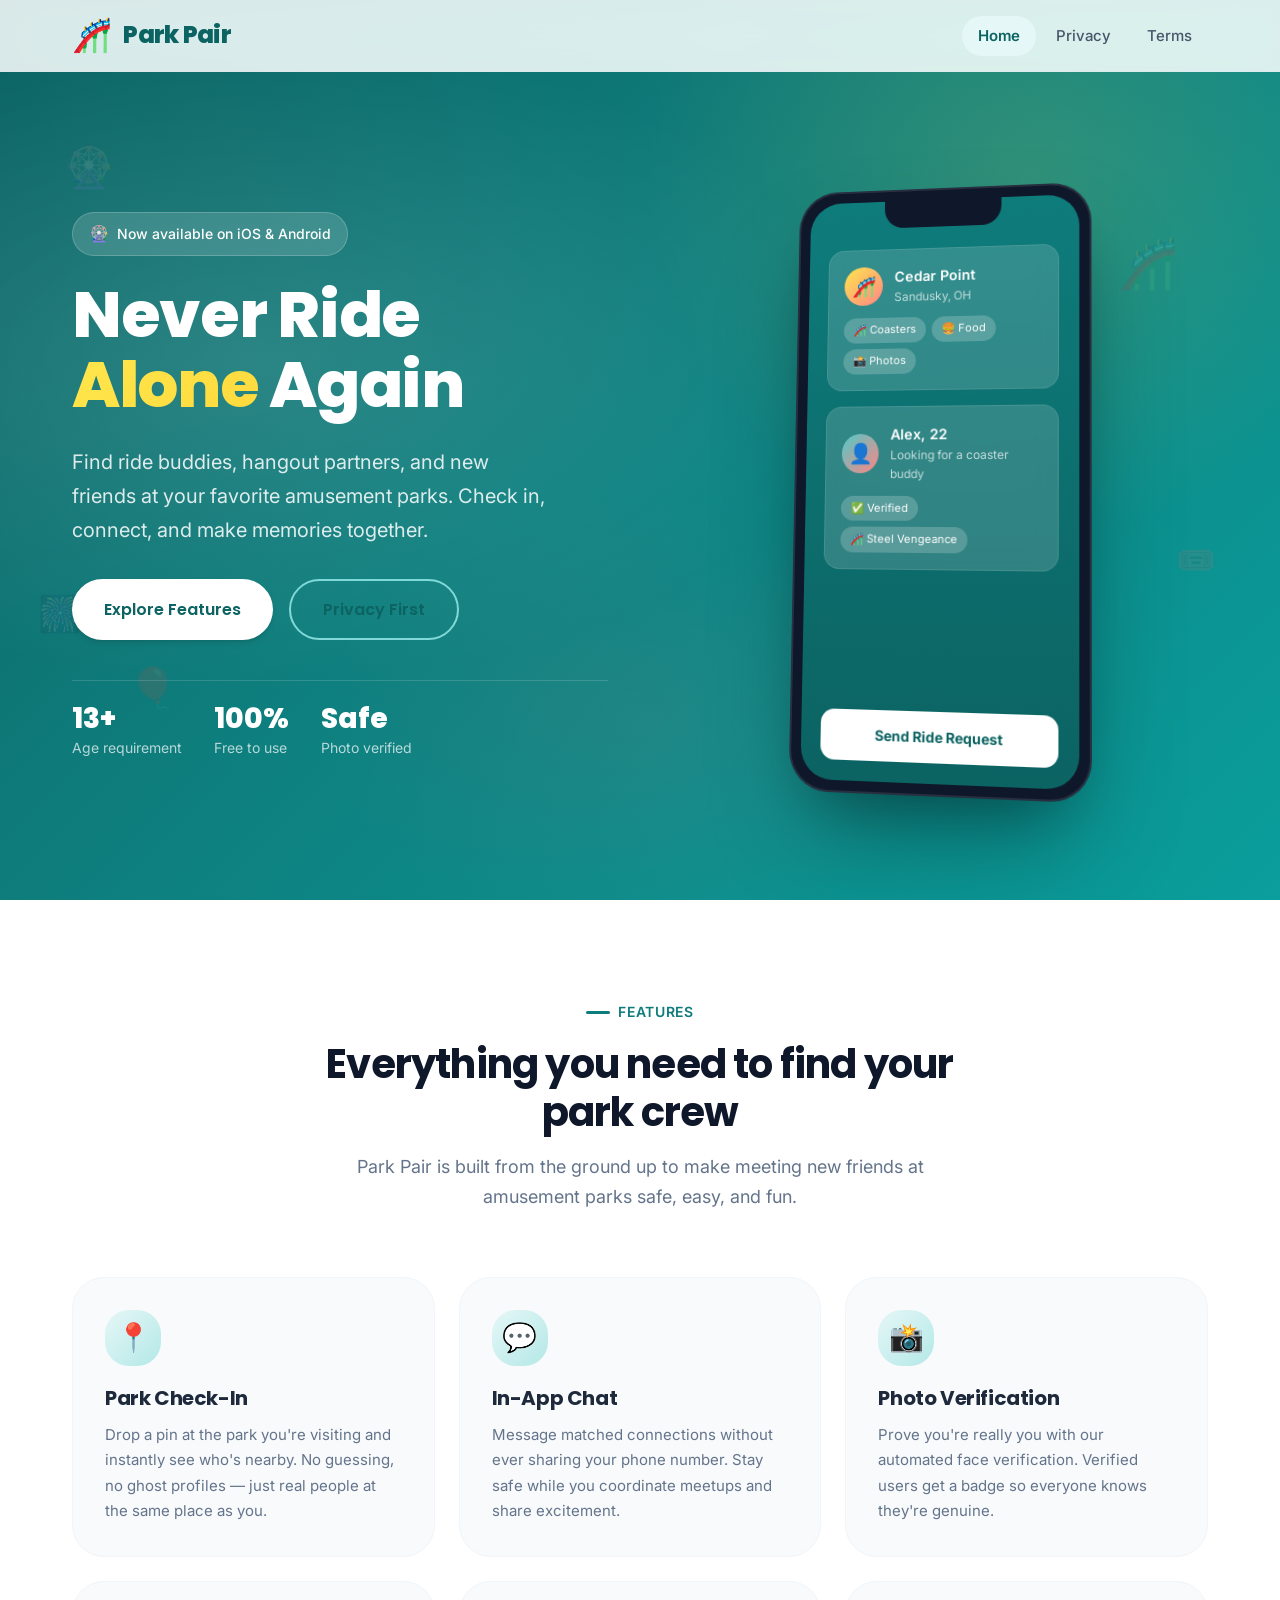
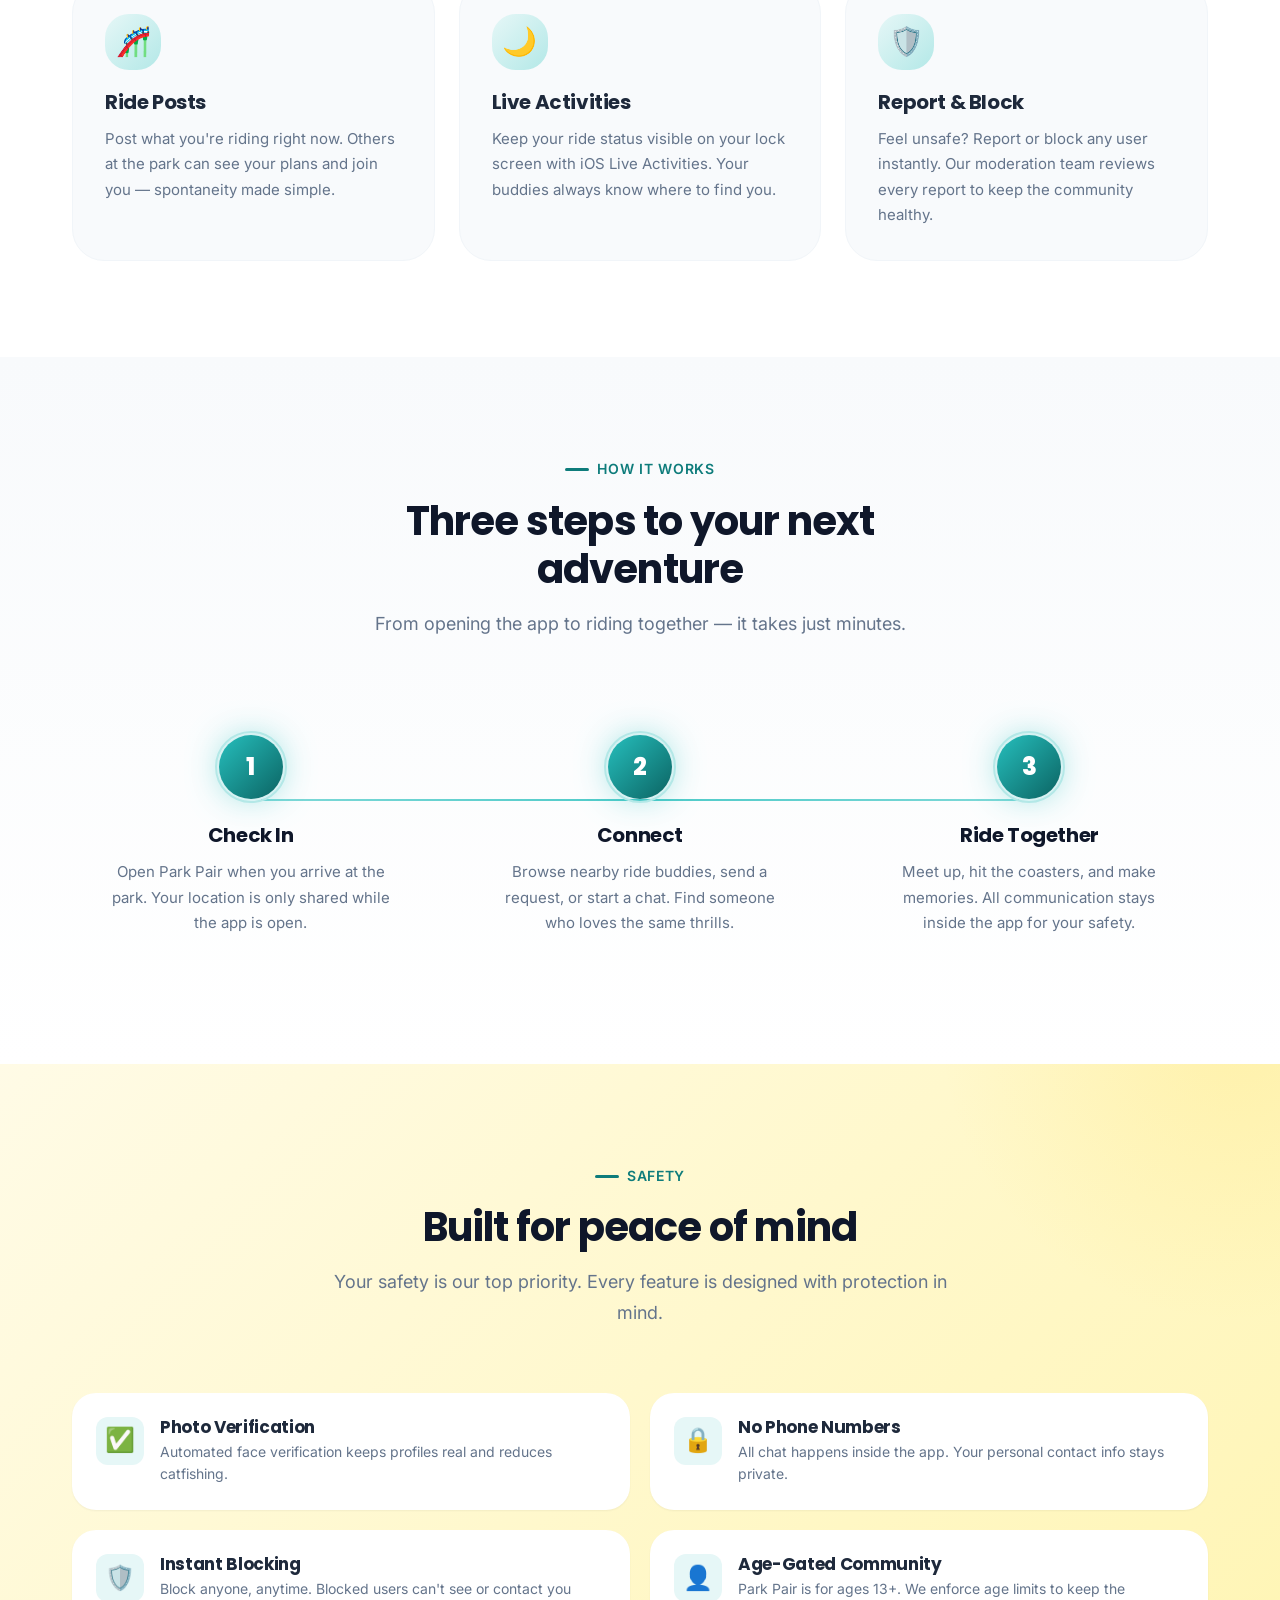
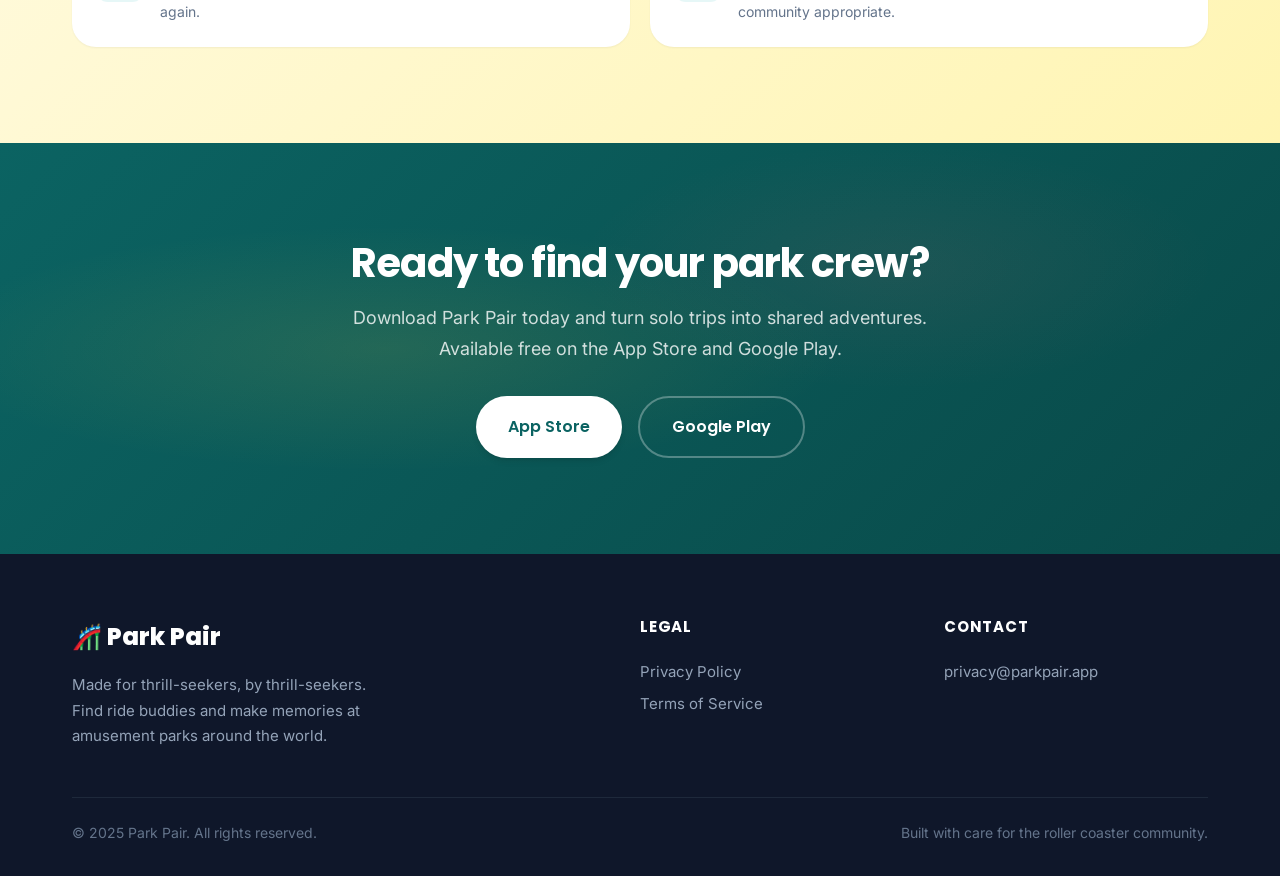
==== index.html @ 01f15f84 "Add files via upload" ====
<!DOCTYPE html>
<html lang="en">
<head>
  <meta charset="UTF-8">
  <meta name="viewport" content="width=device-width, initial-scale=1.0">
  <title>Park Pair — Find Ride Buddies & Hangout Partners</title>
  <meta name="description" content="Park Pair helps you find ride buddies and hangout partners at amusement parks. Connect with nearby thrill-seekers, chat safely, and make memories.">
  <link rel="stylesheet" href="style.css">
  <link rel="preconnect" href="https://fonts.googleapis.com">
  <link rel="preconnect" href="https://fonts.gstatic.com" crossorigin>
  <link href="https://fonts.googleapis.com/css2?family=Inter:wght@400;500;600;700&family=Poppins:wght@600;700;800&display=swap" rel="stylesheet">
</head>
<body>
  <!-- Navigation -->
  <nav class="navbar" id="navbar">
    <div class="container">
      <a href="index.html" class="nav-brand">
        <span class="nav-brand-icon">🎢</span>
        Park Pair
      </a>
      <div class="nav-links">
        <a href="index.html" class="active">Home</a>
        <a href="privacy.html">Privacy</a>
        <a href="terms.html">Terms</a>
      </div>
      <button class="menu-toggle" id="menuToggle" aria-label="Open menu">
        <svg width="24" height="24" viewBox="0 0 24 24" fill="none" stroke="currentColor" stroke-width="2" stroke-linecap="round">
          <line x1="4" y1="6" x2="20" y2="6"/>
          <line x1="4" y1="12" x2="20" y2="12"/>
          <line x1="4" y1="18" x2="20" y2="18"/>
        </svg>
      </button>
    </div>
  </nav>

  <!-- Mobile Nav Overlay -->
  <div class="mobile-nav" id="mobileNav">
    <button class="mobile-nav-close" id="menuClose" aria-label="Close menu">✕</button>
    <a href="index.html">Home</a>
    <a href="privacy.html">Privacy</a>
    <a href="terms.html">Terms</a>
  </div>

  <!-- Hero -->
  <header class="hero">
    <div class="floaters">
      <div class="floater">🎡</div>
      <div class="floater">🎢</div>
      <div class="floater">🎈</div>
      <div class="floater">⭐</div>
      <div class="floater">🎟️</div>
      <div class="floater">🎆</div>
    </div>
    <div class="container hero-grid">
      <div class="hero-content">
        <div class="hero-badge">
          <span>🎡</span>
          Now available on iOS & Android
        </div>
        <h1>Never Ride <em>Alone</em> Again</h1>
        <p>Find ride buddies, hangout partners, and new friends at your favorite amusement parks. Check in, connect, and make memories together.</p>
        <div class="hero-cta">
          <a href="#features" class="btn btn-white btn-lg">Explore Features</a>
          <a href="privacy.html" class="btn btn-outline btn-lg">Privacy First</a>
        </div>
        <div class="hero-stats">
          <div class="hero-stat">
            <strong>13+</strong>
            <span>Age requirement</span>
          </div>
          <div class="hero-stat">
            <strong>100%</strong>
            <span>Free to use</span>
          </div>
          <div class="hero-stat">
            <strong>Safe</strong>
            <span>Photo verified</span>
          </div>
        </div>
      </div>
      <div class="hero-visual">
        <div class="phone-mockup">
          <div class="phone-screen">
            <div class="phone-notch"></div>
            <div class="phone-content">
              <div class="phone-card">
                <div class="phone-card-header">
                  <div class="phone-avatar">🎢</div>
                  <div>
                    <div class="phone-card-title">Cedar Point</div>
                    <div class="phone-card-sub">Sandusky, OH</div>
                  </div>
                </div>
                <div class="phone-tags">
                  <span class="phone-tag">🎢 Coasters</span>
                  <span class="phone-tag">🍔 Food</span>
                  <span class="phone-tag">📸 Photos</span>
                </div>
              </div>
              <div class="phone-card">
                <div class="phone-card-header">
                  <div class="phone-avatar" style="background:linear-gradient(135deg,#4DCAC8,#FF8585)">👤</div>
                  <div>
                    <div class="phone-card-title">Alex, 22</div>
                    <div class="phone-card-sub">Looking for a coaster buddy</div>
                  </div>
                </div>
                <div class="phone-tags">
                  <span class="phone-tag">✅ Verified</span>
                  <span class="phone-tag">🎢 Steel Vengeance</span>
                </div>
              </div>
              <div class="phone-btn">Send Ride Request</div>
            </div>
          </div>
        </div>
      </div>
    </div>
  </header>

  <!-- Features -->
  <section class="section features" id="features">
    <div class="container">
      <div class="section-header reveal">
        <span class="section-label">Features</span>
        <h2>Everything you need to find your park crew</h2>
        <p>Park Pair is built from the ground up to make meeting new friends at amusement parks safe, easy, and fun.</p>
      </div>
      <div class="features-grid">
        <div class="feature-card reveal">
          <div class="feature-icon-wrap">📍</div>
          <h3>Park Check-In</h3>
          <p>Drop a pin at the park you're visiting and instantly see who's nearby. No guessing, no ghost profiles — just real people at the same place as you.</p>
        </div>
        <div class="feature-card reveal">
          <div class="feature-icon-wrap">💬</div>
          <h3>In-App Chat</h3>
          <p>Message matched connections without ever sharing your phone number. Stay safe while you coordinate meetups and share excitement.</p>
        </div>
        <div class="feature-card reveal">
          <div class="feature-icon-wrap">📸</div>
          <h3>Photo Verification</h3>
          <p>Prove you're really you with our automated face verification. Verified users get a badge so everyone knows they're genuine.</p>
        </div>
        <div class="feature-card reveal">
          <div class="feature-icon-wrap">🎢</div>
          <h3>Ride Posts</h3>
          <p>Post what you're riding right now. Others at the park can see your plans and join you — spontaneity made simple.</p>
        </div>
        <div class="feature-card reveal">
          <div class="feature-icon-wrap">🌙</div>
          <h3>Live Activities</h3>
          <p>Keep your ride status visible on your lock screen with iOS Live Activities. Your buddies always know where to find you.</p>
        </div>
        <div class="feature-card reveal">
          <div class="feature-icon-wrap">🛡️</div>
          <h3>Report & Block</h3>
          <p>Feel unsafe? Report or block any user instantly. Our moderation team reviews every report to keep the community healthy.</p>
        </div>
      </div>
    </div>
  </section>

  <!-- How It Works -->
  <section class="section how-it-works">
    <div class="container">
      <div class="section-header reveal">
        <span class="section-label">How It Works</span>
        <h2>Three steps to your next adventure</h2>
        <p>From opening the app to riding together — it takes just minutes.</p>
      </div>
      <div class="steps">
        <div class="step reveal">
          <div class="step-number">1</div>
          <h3>Check In</h3>
          <p>Open Park Pair when you arrive at the park. Your location is only shared while the app is open.</p>
        </div>
        <div class="step reveal">
          <div class="step-number">2</div>
          <h3>Connect</h3>
          <p>Browse nearby ride buddies, send a request, or start a chat. Find someone who loves the same thrills.</p>
        </div>
        <div class="step reveal">
          <div class="step-number">3</div>
          <h3>Ride Together</h3>
          <p>Meet up, hit the coasters, and make memories. All communication stays inside the app for your safety.</p>
        </div>
      </div>
    </div>
  </section>

  <!-- Safety -->
  <section class="section safety">
    <div class="container">
      <div class="section-header reveal">
        <span class="section-label">Safety</span>
        <h2>Built for peace of mind</h2>
        <p>Your safety is our top priority. Every feature is designed with protection in mind.</p>
      </div>
      <div class="safety-grid">
        <div class="safety-card reveal">
          <div class="safety-icon-wrap">✅</div>
          <div>
            <h4>Photo Verification</h4>
            <p>Automated face verification keeps profiles real and reduces catfishing.</p>
          </div>
        </div>
        <div class="safety-card reveal">
          <div class="safety-icon-wrap">🔒</div>
          <div>
            <h4>No Phone Numbers</h4>
            <p>All chat happens inside the app. Your personal contact info stays private.</p>
          </div>
        </div>
        <div class="safety-card reveal">
          <div class="safety-icon-wrap">🛡️</div>
          <div>
            <h4>Instant Blocking</h4>
            <p>Block anyone, anytime. Blocked users can't see or contact you again.</p>
          </div>
        </div>
        <div class="safety-card reveal">
          <div class="safety-icon-wrap">👤</div>
          <div>
            <h4>Age-Gated Community</h4>
            <p>Park Pair is for ages 13+. We enforce age limits to keep the community appropriate.</p>
          </div>
        </div>
      </div>
    </div>
  </section>

  <!-- CTA -->
  <section class="section cta">
    <div class="container">
      <div class="cta-content reveal">
        <h2>Ready to find your park crew?</h2>
        <p>Download Park Pair today and turn solo trips into shared adventures. Available free on the App Store and Google Play.</p>
        <div class="hero-cta" style="justify-content:center">
          <span class="btn btn-white btn-lg">App Store</span>
          <span class="btn btn-outline btn-lg" style="color:white;border-color:rgba(255,255,255,0.3)">Google Play</span>
        </div>
      </div>
    </div>
  </section>

  <!-- Footer -->
  <footer class="footer">
    <div class="container">
      <div class="footer-grid">
        <div>
          <div class="footer-brand">🎢 Park Pair</div>
          <p class="footer-desc">Made for thrill-seekers, by thrill-seekers. Find ride buddies and make memories at amusement parks around the world.</p>
        </div>
        <div class="footer-col">
          <h4>Legal</h4>
          <a href="privacy.html">Privacy Policy</a>
          <a href="terms.html">Terms of Service</a>
        </div>
        <div class="footer-col">
          <h4>Contact</h4>
          <a href="mailto:privacy@parkpair.app">privacy@parkpair.app</a>
        </div>
      </div>
      <div class="footer-bottom">
        <p>© 2025 Park Pair. All rights reserved.</p>
        <p>Built with care for the roller coaster community.</p>
      </div>
    </div>
  </footer>

  <script>
    // Navbar scroll effect
    const navbar = document.getElementById('navbar');
    window.addEventListener('scroll', () => {
      navbar.classList.toggle('scrolled', window.scrollY > 20);
    });

    // Mobile menu
    const menuToggle = document.getElementById('menuToggle');
    const menuClose = document.getElementById('menuClose');
    const mobileNav = document.getElementById('mobileNav');
    menuToggle.addEventListener('click', () => mobileNav.classList.add('open'));
    menuClose.addEventListener('click', () => mobileNav.classList.remove('open'));
    mobileNav.querySelectorAll('a').forEach(a => {
      a.addEventListener('click', () => mobileNav.classList.remove('open'));
    });

    // Scroll reveal
    const reveals = document.querySelectorAll('.reveal');
    const observer = new IntersectionObserver((entries) => {
      entries.forEach(entry => {
        if (entry.isIntersecting) {
          entry.target.classList.add('visible');
          observer.unobserve(entry.target);
        }
      });
    }, { threshold: 0.1, rootMargin: '0px 0px -50px 0px' });
    reveals.forEach(el => observer.observe(el));
  </script>
</body>
</html>
---- style.css ----
/* ────────────────────────────────────────────────────────────────
   Park Pair Design System
   Business-grade, expert-level CSS
   ──────────────────────────────────────────────────────────────── */

:root {
  /* Brand palette */
  --teal-50:  #E6F7F7;
  --teal-100: #B3E8E7;
  --teal-200: #80D9D8;
  --teal-300: #4DCAC8;
  --teal-400: #26BFBD;
  --teal-500: #0E7C7B;
  --teal-600: #0B6362;
  --teal-700: #094A49;
  --teal-800: #063130;
  --teal-900: #031918;

  --coral-50:  #FFF0F0;
  --coral-100: #FFD4D4;
  --coral-200: #FFB3B3;
  --coral-300: #FF8585;
  --coral-400: #FF6B6B;
  --coral-500: #E85555;

  --amber-50:  #FFFBE6;
  --amber-100: #FFF5B3;
  --amber-200: #FFEE80;
  --amber-300: #FFE74D;
  --amber-400: #FFD93D;
  --amber-500: #E6C336;

  /* Neutrals */
  --white:    #FFFFFF;
  --slate-50: #F8FAFC;
  --slate-100:#F1F5F9;
  --slate-200:#E2E8F0;
  --slate-300:#CBD5E1;
  --slate-400:#94A3B8;
  --slate-500:#64748B;
  --slate-600:#475569;
  --slate-700:#334155;
  --slate-800:#1E293B;
  --slate-900:#0F172A;

  /* Spacing scale (8px base) */
  --space-1: 0.25rem;   /* 4px  */
  --space-2: 0.5rem;    /* 8px  */
  --space-3: 0.75rem;   /* 12px */
  --space-4: 1rem;      /* 16px */
  --space-5: 1.25rem;   /* 20px */
  --space-6: 1.5rem;    /* 24px */
  --space-8: 2rem;      /* 32px */
  --space-10: 2.5rem;   /* 40px */
  --space-12: 3rem;     /* 48px */
  --space-16: 4rem;     /* 64px */
  --space-20: 5rem;     /* 80px */
  --space-24: 6rem;     /* 96px */

  /* Typography */
  --font-sans: 'Inter', -apple-system, BlinkMacSystemFont, 'Segoe UI', Roboto, sans-serif;
  --font-display: 'Poppins', var(--font-sans);

  /* Shadows */
  --shadow-sm:  0 1px 2px 0 rgb(0 0 0 / 0.05);
  --shadow:     0 1px 3px 0 rgb(0 0 0 / 0.1), 0 1px 2px -1px rgb(0 0 0 / 0.1);
  --shadow-md:  0 4px 6px -1px rgb(0 0 0 / 0.1), 0 2px 4px -2px rgb(0 0 0 / 0.1);
  --shadow-lg:  0 10px 15px -3px rgb(0 0 0 / 0.1), 0 4px 6px -4px rgb(0 0 0 / 0.1);
  --shadow-xl:  0 20px 25px -5px rgb(0 0 0 / 0.1), 0 8px 10px -6px rgb(0 0 0 / 0.1);
  --shadow-glow: 0 0 40px -10px var(--teal-400);

  /* Radius */
  --radius-sm: 0.375rem;
  --radius:    0.75rem;
  --radius-md: 1rem;
  --radius-lg: 1.5rem;
  --radius-xl: 2rem;
  --radius-full: 9999px;

  /* Transitions */
  --transition-fast: 150ms cubic-bezier(0.4, 0, 0.2, 1);
  --transition:      250ms cubic-bezier(0.4, 0, 0.2, 1);
  --transition-slow: 350ms cubic-bezier(0.4, 0, 0.2, 1);

  /* Layout */
  --max-width: 1200px;
  --nav-height: 72px;
}

/* ── Reset & Base ── */
*, *::before, *::after {
  margin: 0;
  padding: 0;
  box-sizing: border-box;
}

html {
  scroll-behavior: smooth;
  -webkit-font-smoothing: antialiased;
  -moz-osx-font-smoothing: grayscale;
}

body {
  font-family: var(--font-sans);
  color: var(--slate-800);
  background: var(--slate-50);
  line-height: 1.6;
  overflow-x: hidden;
}

img {
  max-width: 100%;
  display: block;
}

a {
  color: inherit;
  text-decoration: none;
}

/* ── Typography ── */
h1, h2, h3, h4 {
  font-family: var(--font-display);
  font-weight: 700;
  line-height: 1.2;
  letter-spacing: -0.02em;
  color: var(--slate-900);
}

/* ── Utility ── */
.container {
  width: 100%;
  max-width: var(--max-width);
  margin: 0 auto;
  padding: 0 var(--space-6);
}

@media (min-width: 640px) {
  .container {
    padding: 0 var(--space-8);
  }
}

.section-label {
  display: inline-flex;
  align-items: center;
  gap: var(--space-2);
  font-size: 0.875rem;
  font-weight: 600;
  text-transform: uppercase;
  letter-spacing: 0.05em;
  color: var(--teal-500);
  margin-bottom: var(--space-4);
}

.section-label::before {
  content: '';
  width: 24px;
  height: 3px;
  background: var(--teal-500);
  border-radius: var(--radius-full);
}

/* ── Buttons ── */
.btn {
  display: inline-flex;
  align-items: center;
  justify-content: center;
  gap: var(--space-2);
  padding: var(--space-3) var(--space-6);
  font-family: var(--font-display);
  font-size: 0.9375rem;
  font-weight: 600;
  border-radius: var(--radius-full);
  border: none;
  cursor: pointer;
  transition: all var(--transition);
  position: relative;
  overflow: hidden;
}

.btn-primary {
  background: linear-gradient(135deg, var(--teal-500), var(--teal-600));
  color: var(--white);
  box-shadow: var(--shadow-md), 0 0 0 0 var(--teal-200);
}

.btn-primary:hover {
  transform: translateY(-2px);
  box-shadow: var(--shadow-lg), 0 0 0 4px var(--teal-100);
}

.btn-primary:active {
  transform: translateY(0);
}

.btn-outline {
  background: transparent;
  color: var(--teal-600);
  border: 2px solid var(--teal-200);
}

.btn-outline:hover {
  background: var(--teal-50);
  border-color: var(--teal-400);
  transform: translateY(-2px);
}

.btn-white {
  background: var(--white);
  color: var(--teal-600);
  box-shadow: var(--shadow-md);
}

.btn-white:hover {
  transform: translateY(-2px);
  box-shadow: var(--shadow-xl);
}

.btn-lg {
  padding: var(--space-4) var(--space-8);
  font-size: 1rem;
}

/* ── Navbar ── */
.navbar {
  position: fixed;
  top: 0;
  left: 0;
  right: 0;
  height: var(--nav-height);
  background: rgba(255,255,255,0.85);
  backdrop-filter: blur(20px) saturate(180%);
  -webkit-backdrop-filter: blur(20px) saturate(180%);
  border-bottom: 1px solid rgba(226, 232, 240, 0.6);
  z-index: 1000;
  transition: all var(--transition);
}

.navbar.scrolled {
  box-shadow: var(--shadow-sm);
  background: rgba(255,255,255,0.95);
}

.navbar .container {
  display: flex;
  align-items: center;
  justify-content: space-between;
  height: 100%;
}

.nav-brand {
  display: flex;
  align-items: center;
  gap: var(--space-3);
  font-family: var(--font-display);
  font-size: 1.5rem;
  font-weight: 800;
  color: var(--teal-600);
  letter-spacing: -0.03em;
}

.nav-brand-icon {
  font-size: 2rem;
  line-height: 1;
}

.nav-links {
  display: none;
  align-items: center;
  gap: var(--space-1);
}

@media (min-width: 768px) {
  .nav-links {
    display: flex;
  }
}

.nav-links a {
  padding: var(--space-2) var(--space-4);
  font-size: 0.9375rem;
  font-weight: 500;
  color: var(--slate-600);
  border-radius: var(--radius-full);
  transition: all var(--transition-fast);
}

.nav-links a:hover {
  color: var(--teal-600);
  background: var(--teal-50);
}

.nav-links a.active {
  color: var(--teal-600);
  background: var(--teal-50);
  font-weight: 600;
}

/* Mobile menu toggle */
.menu-toggle {
  display: flex;
  align-items: center;
  justify-content: center;
  width: 44px;
  height: 44px;
  border: none;
  background: var(--teal-50);
  border-radius: var(--radius);
  cursor: pointer;
  color: var(--teal-600);
}

@media (min-width: 768px) {
  .menu-toggle {
    display: none;
  }
}

/* Mobile nav overlay */
.mobile-nav {
  position: fixed;
  inset: 0;
  background: rgba(255,255,255,0.97);
  backdrop-filter: blur(20px);
  z-index: 999;
  display: flex;
  flex-direction: column;
  align-items: center;
  justify-content: center;
  gap: var(--space-6);
  opacity: 0;
  pointer-events: none;
  transition: opacity var(--transition);
}

.mobile-nav.open {
  opacity: 1;
  pointer-events: auto;
}

.mobile-nav a {
  font-family: var(--font-display);
  font-size: 1.5rem;
  font-weight: 600;
  color: var(--slate-700);
  padding: var(--space-3) var(--space-6);
  border-radius: var(--radius-full);
  transition: all var(--transition-fast);
}

.mobile-nav a:hover {
  color: var(--teal-600);
  background: var(--teal-50);
}

.mobile-nav-close {
  position: absolute;
  top: var(--space-6);
  right: var(--space-6);
  width: 48px;
  height: 48px;
  display: flex;
  align-items: center;
  justify-content: center;
  background: var(--slate-100);
  border: none;
  border-radius: var(--radius-full);
  font-size: 1.5rem;
  cursor: pointer;
  color: var(--slate-600);
}

/* ── Hero ── */
.hero {
  position: relative;
  min-height: 100vh;
  min-height: 100dvh;
  display: flex;
  align-items: center;
  padding-top: var(--nav-height);
  overflow: hidden;
  background: linear-gradient(135deg, var(--teal-600) 0%, var(--teal-500) 40%, #0A9E9C 100%);
}

.hero::before {
  content: '';
  position: absolute;
  inset: 0;
  background:
    radial-gradient(ellipse 80% 60% at 20% 40%, rgba(255,255,255,0.12) 0%, transparent 60%),
    radial-gradient(ellipse 60% 80% at 80% 20%, rgba(255,217,61,0.15) 0%, transparent 50%),
    radial-gradient(ellipse 50% 50% at 50% 80%, rgba(255,107,107,0.08) 0%, transparent 50%);
  pointer-events: none;
}

.hero-grid {
  position: relative;
  z-index: 2;
  display: grid;
  grid-template-columns: 1fr;
  gap: var(--space-12);
  align-items: center;
}

@media (min-width: 1024px) {
  .hero-grid {
    grid-template-columns: 1fr 1fr;
    gap: var(--space-16);
  }
}

.hero-content {
  max-width: 560px;
}

.hero-badge {
  display: inline-flex;
  align-items: center;
  gap: var(--space-2);
  padding: var(--space-2) var(--space-4);
  background: rgba(255,255,255,0.15);
  backdrop-filter: blur(10px);
  border: 1px solid rgba(255,255,255,0.2);
  border-radius: var(--radius-full);
  color: var(--white);
  font-size: 0.875rem;
  font-weight: 500;
  margin-bottom: var(--space-6);
  animation: fadeInUp 0.6s ease-out both;
}

.hero-badge span {
  font-size: 1rem;
}

.hero h1 {
  font-size: clamp(2.5rem, 6vw, 4rem);
  font-weight: 800;
  color: var(--white);
  line-height: 1.1;
  margin-bottom: var(--space-6);
  animation: fadeInUp 0.6s 0.15s ease-out both;
}

.hero h1 em {
  font-style: normal;
  background: linear-gradient(135deg, var(--amber-300), var(--amber-400));
  -webkit-background-clip: text;
  -webkit-text-fill-color: transparent;
  background-clip: text;
}

.hero p {
  font-size: clamp(1.0625rem, 2vw, 1.25rem);
  color: rgba(255,255,255,0.85);
  line-height: 1.7;
  margin-bottom: var(--space-8);
  max-width: 480px;
  animation: fadeInUp 0.6s 0.3s ease-out both;
}

.hero-cta {
  display: flex;
  flex-wrap: wrap;
  gap: var(--space-4);
  animation: fadeInUp 0.6s 0.45s ease-out both;
}

.hero-stats {
  display: flex;
  gap: var(--space-8);
  margin-top: var(--space-10);
  padding-top: var(--space-6);
  border-top: 1px solid rgba(255,255,255,0.15);
  animation: fadeInUp 0.6s 0.6s ease-out both;
}

.hero-stat {
  display: flex;
  flex-direction: column;
  gap: var(--space-1);
}

.hero-stat strong {
  font-family: var(--font-display);
  font-size: 1.75rem;
  font-weight: 800;
  color: var(--white);
  line-height: 1;
}

.hero-stat span {
  font-size: 0.875rem;
  color: rgba(255,255,255,0.7);
}

/* Hero visual / phone mockup */
.hero-visual {
  position: relative;
  display: flex;
  align-items: center;
  justify-content: center;
  animation: fadeIn 1s 0.3s ease-out both;
}

.phone-mockup {
  position: relative;
  width: 280px;
  height: 570px;
  background: var(--slate-900);
  border-radius: 40px;
  padding: 12px;
  box-shadow:
    0 50px 100px -20px rgba(0,0,0,0.35),
    0 30px 60px -30px rgba(0,0,0,0.3),
    inset 0 0 0 2px rgba(255,255,255,0.1);
  transform: perspective(1000px) rotateY(-8deg) rotateX(4deg);
  transition: transform var(--transition-slow);
}

.phone-mockup:hover {
  transform: perspective(1000px) rotateY(-4deg) rotateX(2deg) translateY(-10px);
}

@media (min-width: 1024px) {
  .phone-mockup {
    width: 300px;
    height: 610px;
  }
}

.phone-screen {
  width: 100%;
  height: 100%;
  background: linear-gradient(180deg, var(--teal-500) 0%, var(--teal-600) 100%);
  border-radius: 32px;
  overflow: hidden;
  position: relative;
  display: flex;
  flex-direction: column;
}

.phone-notch {
  position: absolute;
  top: 0;
  left: 50%;
  transform: translateX(-50%);
  width: 120px;
  height: 28px;
  background: var(--slate-900);
  border-radius: 0 0 20px 20px;
  z-index: 10;
}

.phone-content {
  padding: 50px 20px 20px;
  flex: 1;
  display: flex;
  flex-direction: column;
  gap: 16px;
}

.phone-card {
  background: rgba(255,255,255,0.15);
  backdrop-filter: blur(10px);
  border-radius: 16px;
  padding: 16px;
  border: 1px solid rgba(255,255,255,0.1);
}

.phone-card-header {
  display: flex;
  align-items: center;
  gap: 12px;
  margin-bottom: 12px;
}

.phone-avatar {
  width: 40px;
  height: 40px;
  border-radius: 50%;
  background: linear-gradient(135deg, var(--amber-300), var(--coral-300));
  display: flex;
  align-items: center;
  justify-content: center;
  font-size: 1.25rem;
}

.phone-card-title {
  color: var(--white);
  font-weight: 600;
  font-size: 0.9rem;
}

.phone-card-sub {
  color: rgba(255,255,255,0.7);
  font-size: 0.75rem;
}

.phone-tags {
  display: flex;
  gap: 6px;
  flex-wrap: wrap;
}

.phone-tag {
  padding: 4px 10px;
  background: rgba(255,255,255,0.2);
  border-radius: 20px;
  font-size: 0.7rem;
  color: var(--white);
}

.phone-btn {
  margin-top: auto;
  padding: 14px;
  background: var(--white);
  color: var(--teal-600);
  border-radius: 14px;
  text-align: center;
  font-weight: 700;
  font-size: 0.875rem;
}

/* Decorative floating elements */
.floaters {
  position: absolute;
  inset: 0;
  pointer-events: none;
  overflow: hidden;
  z-index: 1;
}

.floater {
  position: absolute;
  font-size: 2.5rem;
  opacity: 0.12;
  filter: blur(0.5px);
  animation: float 8s ease-in-out infinite;
}

.floater:nth-child(1) { top: 15%; left: 5%; animation-delay: 0s; }
.floater:nth-child(2) { top: 25%; right: 8%; animation-delay: 1.5s; font-size: 3rem; }
.floater:nth-child(3) { bottom: 20%; left: 10%; animation-delay: 3s; }
.floater:nth-child(4) { top: 50%; right: 15%; animation-delay: 2s; font-size: 1.8rem; }
.floater:nth-child(5) { bottom: 35%; right: 5%; animation-delay: 0.8s; font-size: 2rem; }
.floater:nth-child(6) { top: 65%; left: 3%; animation-delay: 3.5s; font-size: 2.2rem; }

@keyframes float {
  0%, 100% { transform: translateY(0) rotate(0deg); }
  50% { transform: translateY(-25px) rotate(6deg); }
}

@keyframes fadeInUp {
  from { opacity: 0; transform: translateY(30px); }
  to   { opacity: 1; transform: translateY(0); }
}

@keyframes fadeIn {
  from { opacity: 0; }
  to   { opacity: 1; }
}

/* ── Section base ── */
.section {
  padding: var(--space-24) 0;
  position: relative;
}

.section-header {
  text-align: center;
  max-width: 640px;
  margin: 0 auto var(--space-16);
}

.section-header h2 {
  font-size: clamp(1.875rem, 4vw, 2.5rem);
  margin-bottom: var(--space-4);
}

.section-header p {
  font-size: 1.125rem;
  color: var(--slate-500);
  line-height: 1.7;
}

/* ── Features ── */
.features {
  background: var(--white);
}

.features-grid {
  display: grid;
  grid-template-columns: repeat(auto-fit, minmax(300px, 1fr));
  gap: var(--space-6);
}

@media (min-width: 1024px) {
  .features-grid {
    grid-template-columns: repeat(3, 1fr);
  }
}

.feature-card {
  position: relative;
  padding: var(--space-8);
  background: var(--slate-50);
  border-radius: var(--radius-xl);
  border: 1px solid var(--slate-100);
  transition: all var(--transition);
}

.feature-card:hover {
  transform: translateY(-6px);
  box-shadow: var(--shadow-xl);
  border-color: var(--teal-100);
}

.feature-card::before {
  content: '';
  position: absolute;
  top: 0;
  left: var(--space-8);
  right: var(--space-8);
  height: 4px;
  background: linear-gradient(90deg, var(--teal-400), var(--teal-500));
  border-radius: 0 0 var(--radius-full) var(--radius-full);
  opacity: 0;
  transition: opacity var(--transition);
}

.feature-card:hover::before {
  opacity: 1;
}

.feature-icon-wrap {
  width: 56px;
  height: 56px;
  border-radius: var(--radius-lg);
  display: flex;
  align-items: center;
  justify-content: center;
  font-size: 1.75rem;
  margin-bottom: var(--space-5);
  background: linear-gradient(135deg, var(--teal-50), var(--teal-100));
}

.feature-card h3 {
  font-size: 1.25rem;
  margin-bottom: var(--space-3);
  color: var(--slate-800);
}

.feature-card p {
  color: var(--slate-500);
  font-size: 0.9375rem;
  line-height: 1.7;
}

/* ── How It Works ── */
.how-it-works {
  background: linear-gradient(180deg, var(--slate-50) 0%, var(--white) 100%);
}

.steps {
  display: grid;
  grid-template-columns: 1fr;
  gap: var(--space-8);
  position: relative;
}

@media (min-width: 768px) {
  .steps {
    grid-template-columns: repeat(3, 1fr);
  }
}

.step {
  position: relative;
  text-align: center;
  padding: var(--space-8);
}

.step-number {
  width: 64px;
  height: 64px;
  margin: 0 auto var(--space-6);
  border-radius: var(--radius-full);
  display: flex;
  align-items: center;
  justify-content: center;
  font-family: var(--font-display);
  font-size: 1.5rem;
  font-weight: 800;
  color: var(--white);
  background: linear-gradient(135deg, var(--teal-400), var(--teal-600));
  box-shadow: var(--shadow-glow);
  position: relative;
}

.step-number::after {
  content: '';
  position: absolute;
  inset: -4px;
  border-radius: var(--radius-full);
  border: 2px solid var(--teal-100);
  animation: pulse-ring 2s ease-out infinite;
}

@keyframes pulse-ring {
  0%   { transform: scale(1); opacity: 1; }
  100% { transform: scale(1.3); opacity: 0; }
}

.step h3 {
  font-size: 1.25rem;
  margin-bottom: var(--space-3);
}

.step p {
  color: var(--slate-500);
  font-size: 0.9375rem;
  line-height: 1.7;
  max-width: 280px;
  margin: 0 auto;
}

/* Connector line between steps on desktop */
@media (min-width: 768px) {
  .steps::before {
    content: '';
    position: absolute;
    top: 96px;
    left: 16.66%;
    right: 16.66%;
    height: 2px;
    background: linear-gradient(90deg, var(--teal-200), var(--teal-300), var(--teal-200));
    z-index: 0;
  }
  .step {
    z-index: 1;
  }
}

/* ── Safety ── */
.safety {
  background: linear-gradient(135deg, var(--amber-50) 0%, var(--amber-100) 100%);
  position: relative;
  overflow: hidden;
}

.safety::before {
  content: '';
  position: absolute;
  top: -50%;
  right: -20%;
  width: 600px;
  height: 600px;
  background: radial-gradient(circle, rgba(255,217,61,0.2) 0%, transparent 70%);
  pointer-events: none;
}

.safety-grid {
  display: grid;
  grid-template-columns: 1fr;
  gap: var(--space-5);
}

@media (min-width: 640px) {
  .safety-grid {
    grid-template-columns: repeat(2, 1fr);
  }
}

.safety-card {
  display: flex;
  align-items: flex-start;
  gap: var(--space-4);
  padding: var(--space-6);
  background: var(--white);
  border-radius: var(--radius-lg);
  box-shadow: var(--shadow-sm);
  transition: all var(--transition);
}

.safety-card:hover {
  box-shadow: var(--shadow-md);
  transform: translateY(-3px);
}

.safety-icon-wrap {
  width: 48px;
  height: 48px;
  border-radius: var(--radius);
  display: flex;
  align-items: center;
  justify-content: center;
  font-size: 1.5rem;
  flex-shrink: 0;
  background: var(--teal-50);
}

.safety-card h4 {
  font-size: 1.0625rem;
  margin-bottom: var(--space-1);
  color: var(--slate-800);
}

.safety-card p {
  font-size: 0.875rem;
  color: var(--slate-500);
  line-height: 1.6;
}

/* ── CTA ── */
.cta {
  background: linear-gradient(135deg, var(--teal-600) 0%, var(--teal-700) 100%);
  position: relative;
  overflow: hidden;
  text-align: center;
}

.cta::before {
  content: '';
  position: absolute;
  inset: 0;
  background:
    radial-gradient(ellipse 60% 50% at 30% 50%, rgba(255,217,61,0.1) 0%, transparent 60%),
    radial-gradient(ellipse 50% 60% at 70% 30%, rgba(255,107,107,0.08) 0%, transparent 50%);
}

.cta-content {
  position: relative;
  z-index: 2;
  max-width: 600px;
  margin: 0 auto;
}

.cta h2 {
  font-size: clamp(1.875rem, 4vw, 2.5rem);
  color: var(--white);
  margin-bottom: var(--space-4);
}

.cta p {
  font-size: 1.125rem;
  color: rgba(255,255,255,0.8);
  margin-bottom: var(--space-8);
  line-height: 1.7;
}

/* ── Policy Pages ── */
.policy-page {
  padding-top: calc(var(--nav-height) + var(--space-16));
  padding-bottom: var(--space-24);
}

.policy-card {
  max-width: 800px;
  margin: 0 auto;
  background: var(--white);
  border-radius: var(--radius-xl);
  box-shadow: var(--shadow-lg);
  padding: var(--space-10) var(--space-8);
  border: 1px solid var(--slate-100);
}

@media (min-width: 640px) {
  .policy-card {
    padding: var(--space-12) var(--space-10);
  }
}

.policy-card h1 {
  font-size: 2rem;
  color: var(--teal-600);
  margin-bottom: var(--space-2);
}

.policy-date {
  font-size: 0.875rem;
  color: var(--slate-400);
  margin-bottom: var(--space-8);
  display: block;
}

.policy-card h2 {
  font-size: 1.125rem;
  color: var(--slate-800);
  margin-top: var(--space-8);
  margin-bottom: var(--space-3);
  padding-bottom: var(--space-2);
  border-bottom: 2px solid var(--teal-50);
}

.policy-card p {
  color: var(--slate-500);
  margin-bottom: var(--space-4);
  line-height: 1.8;
}

.policy-card ul {
  margin-left: var(--space-5);
  margin-bottom: var(--space-4);
  color: var(--slate-500);
}

.policy-card li {
  margin-bottom: var(--space-2);
  line-height: 1.7;
}

.policy-card a {
  color: var(--teal-500);
  font-weight: 600;
  text-decoration: underline;
  text-underline-offset: 3px;
}

.policy-card a:hover {
  color: var(--teal-600);
}

/* ── Footer ── */
.footer {
  background: var(--slate-900);
  color: var(--slate-300);
  padding: var(--space-16) 0 var(--space-8);
}

.footer-grid {
  display: grid;
  grid-template-columns: 1fr;
  gap: var(--space-10);
  margin-bottom: var(--space-12);
}

@media (min-width: 640px) {
  .footer-grid {
    grid-template-columns: 2fr 1fr 1fr;
  }
}

.footer-brand {
  font-family: var(--font-display);
  font-size: 1.5rem;
  font-weight: 800;
  color: var(--white);
  margin-bottom: var(--space-4);
  display: flex;
  align-items: center;
  gap: var(--space-3);
}

.footer-desc {
  font-size: 0.9375rem;
  line-height: 1.7;
  color: var(--slate-400);
  max-width: 320px;
}

.footer-col h4 {
  font-family: var(--font-display);
  font-size: 0.9375rem;
  font-weight: 700;
  color: var(--white);
  text-transform: uppercase;
  letter-spacing: 0.05em;
  margin-bottom: var(--space-5);
}

.footer-col a {
  display: block;
  padding: var(--space-1) 0;
  font-size: 0.9375rem;
  color: var(--slate-400);
  transition: color var(--transition-fast);
}

.footer-col a:hover {
  color: var(--white);
}

.footer-bottom {
  border-top: 1px solid var(--slate-800);
  padding-top: var(--space-6);
  display: flex;
  flex-direction: column;
  gap: var(--space-2);
  align-items: center;
  text-align: center;
}

@media (min-width: 640px) {
  .footer-bottom {
    flex-direction: row;
    justify-content: space-between;
    text-align: left;
  }
}

.footer-bottom p {
  font-size: 0.875rem;
  color: var(--slate-500);
}

/* ── Scroll Reveal ── */
.reveal {
  opacity: 0;
  transform: translateY(40px);
  transition: opacity 0.8s cubic-bezier(0.4, 0, 0.2, 1),
              transform 0.8s cubic-bezier(0.4, 0, 0.2, 1);
}

.reveal.visible {
  opacity: 1;
  transform: translateY(0);
}

/* ── Reduced Motion ── */
@media (prefers-reduced-motion: reduce) {
  *, *::before, *::after {
    animation-duration: 0.01ms !important;
    animation-iteration-count: 1 !important;
    transition-duration: 0.01ms !important;
  }
  .reveal {
    opacity: 1;
    transform: none;
  }
}
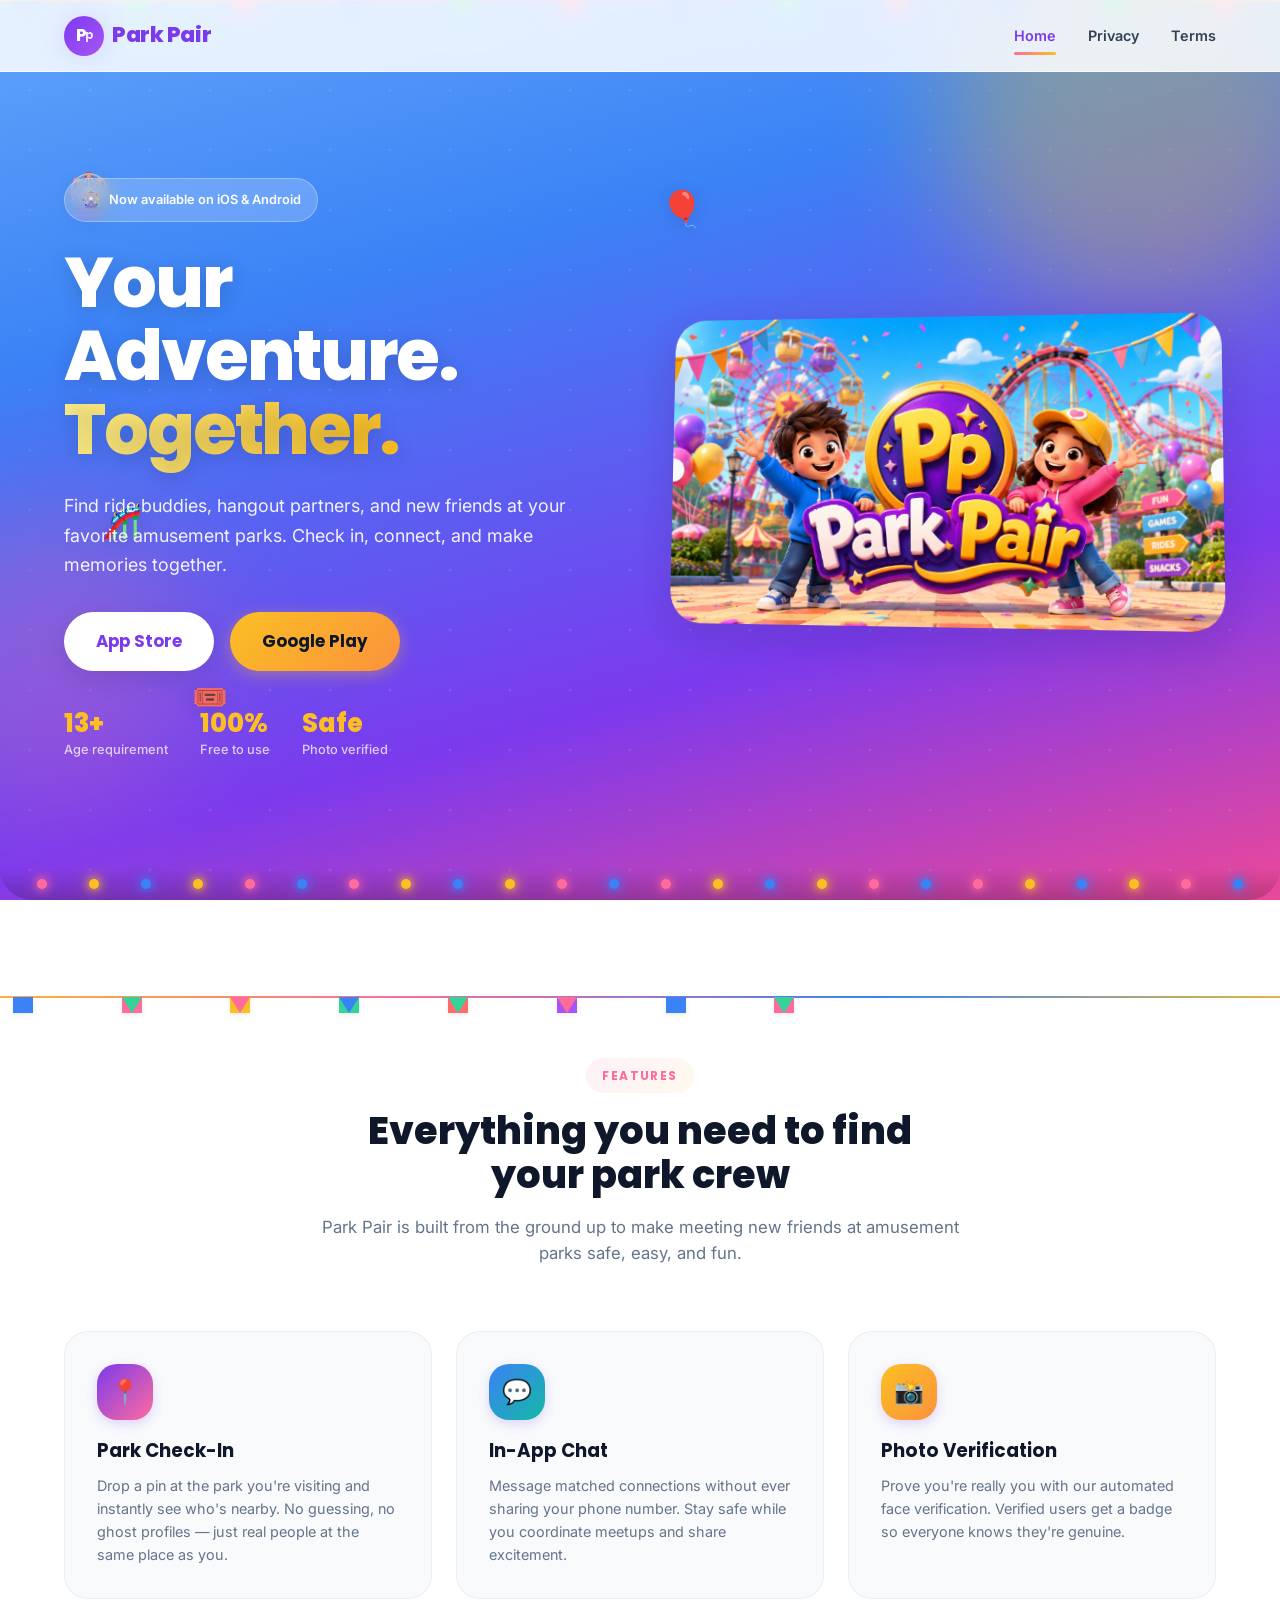
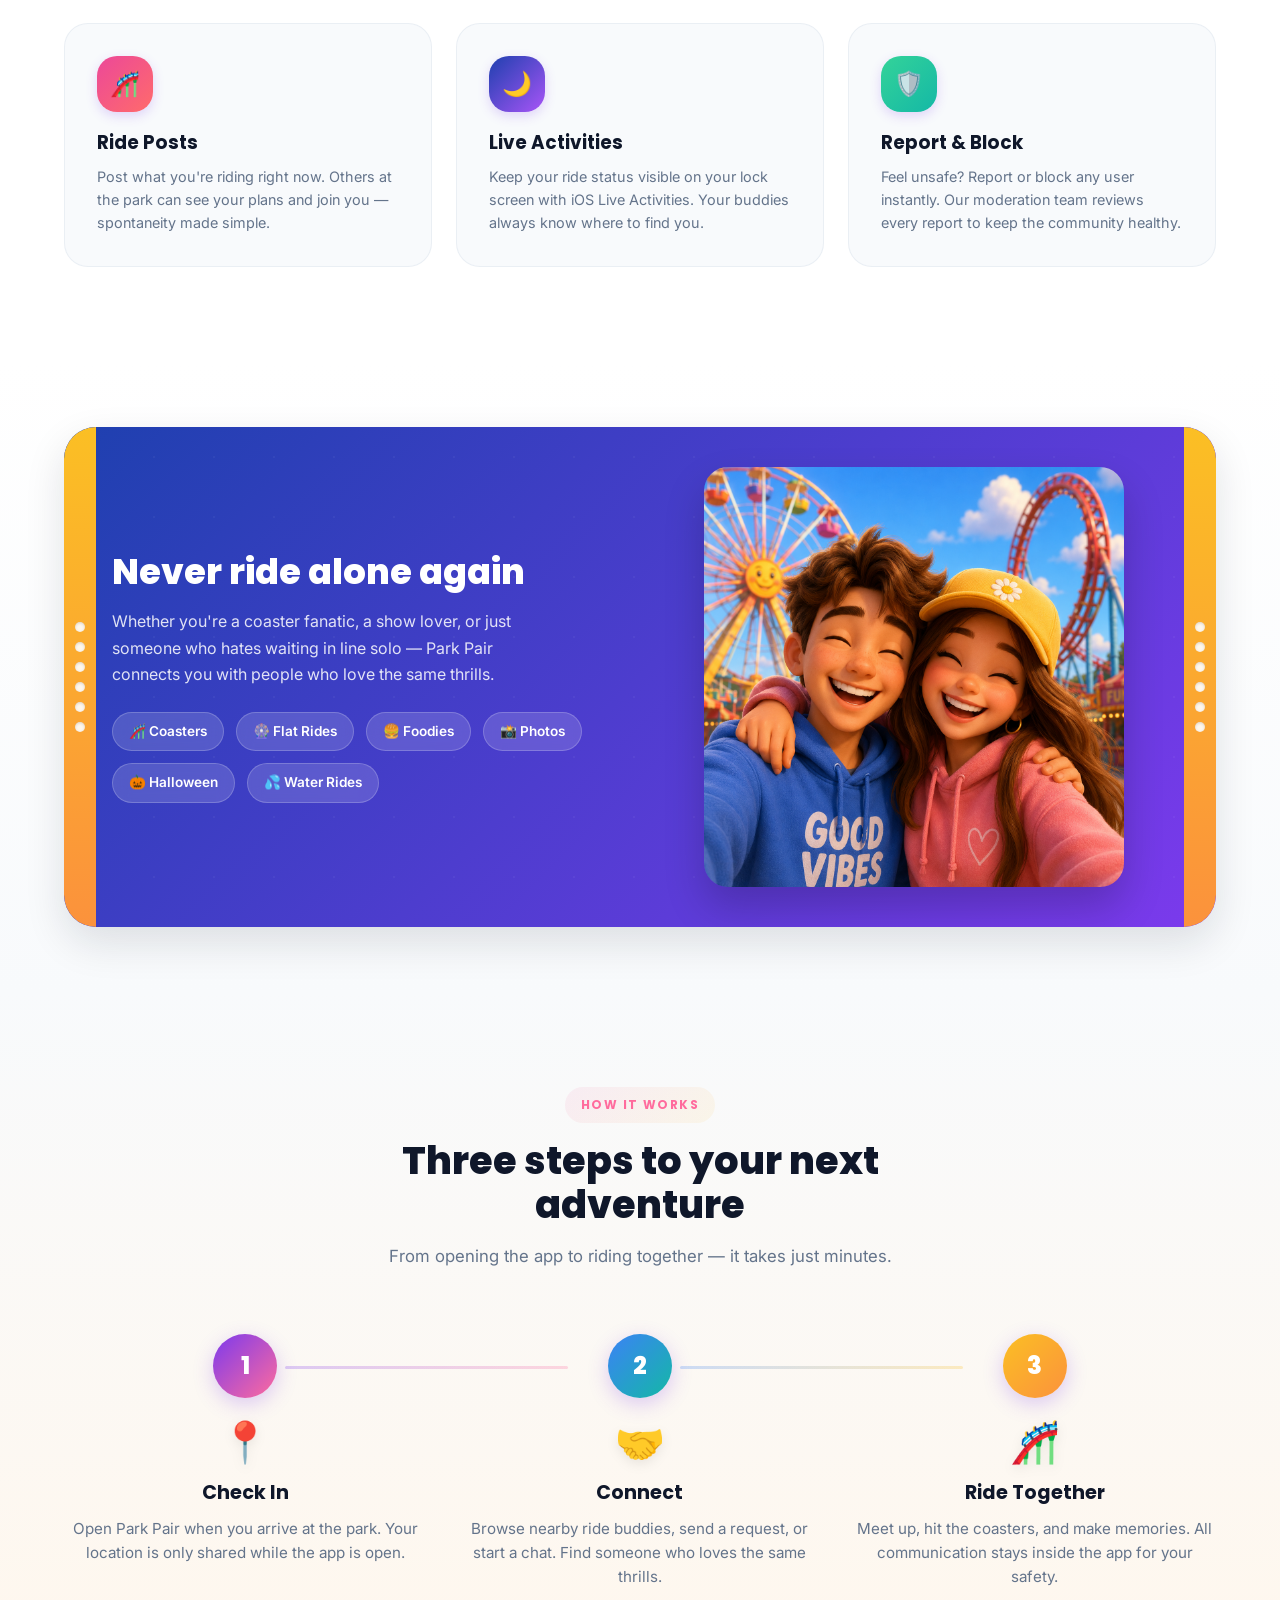
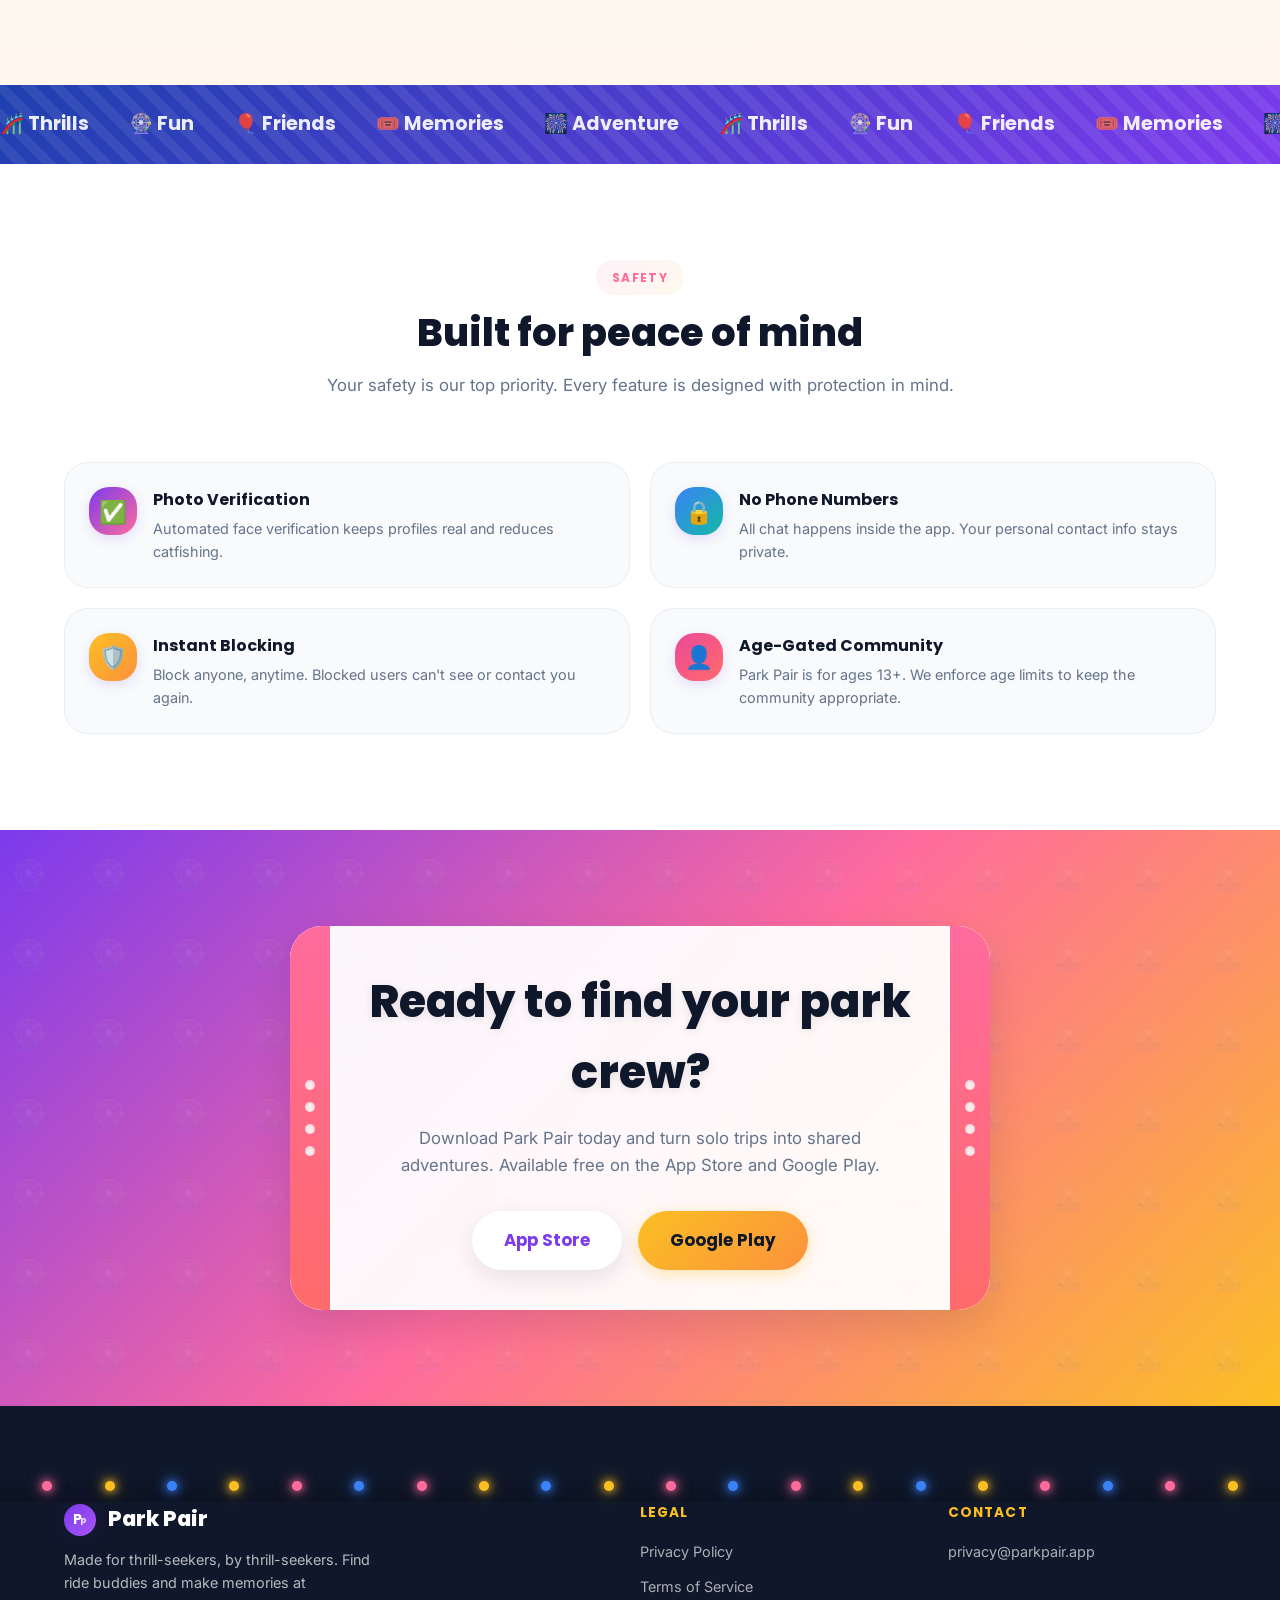
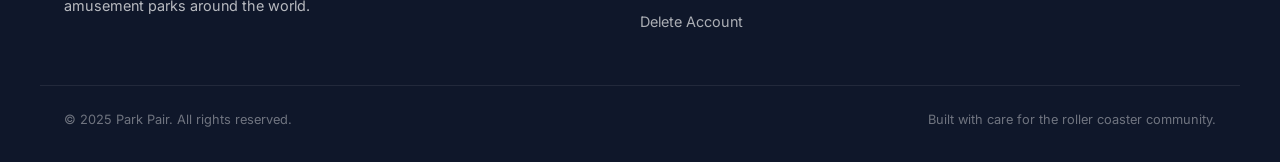
==== commit 7f99fc8d: "Add files via upload" ====
--- a/index.html
+++ b/index.html
@@ -3,19 +3,36 @@
 <head>
   <meta charset="UTF-8">
   <meta name="viewport" content="width=device-width, initial-scale=1.0">
-  <title>Park Pair — Find Ride Buddies & Hangout Partners</title>
+  <title>Park Pair — Find Ride Buddies & Theme Park Friends</title>
   <meta name="description" content="Park Pair helps you find ride buddies and hangout partners at amusement parks. Connect with nearby thrill-seekers, chat safely, and make memories.">
   <link rel="stylesheet" href="style.css">
   <link rel="preconnect" href="https://fonts.googleapis.com">
   <link rel="preconnect" href="https://fonts.gstatic.com" crossorigin>
-  <link href="https://fonts.googleapis.com/css2?family=Inter:wght@400;500;600;700&family=Poppins:wght@600;700;800&display=swap" rel="stylesheet">
+  <link href="https://fonts.googleapis.com/css2?family=Inter:wght@400;500;600;700&family=Poppins:wght@600;700;800;900&display=swap" rel="stylesheet">
 </head>
 <body>
+  <!-- Festive top bunting -->
+  <div class="bunting" aria-hidden="true">
+    <div class="bunting-string"></div>
+    <div class="pennant" style="--i:0;"></div>
+    <div class="pennant" style="--i:1;"></div>
+    <div class="pennant" style="--i:2;"></div>
+    <div class="pennant" style="--i:3;"></div>
+    <div class="pennant" style="--i:4;"></div>
+    <div class="pennant" style="--i:5;"></div>
+    <div class="pennant" style="--i:6;"></div>
+    <div class="pennant" style="--i:7;"></div>
+    <div class="pennant" style="--i:8;"></div>
+    <div class="pennant" style="--i:9;"></div>
+    <div class="pennant" style="--i:10;"></div>
+    <div class="pennant" style="--i:11;"></div>
+  </div>
+
   <!-- Navigation -->
   <nav class="navbar" id="navbar">
     <div class="container">
       <a href="index.html" class="nav-brand">
-        <span class="nav-brand-icon">🎢</span>
+        <div class="nav-brand-icon">P<span>p</span></div>
         Park Pair
       </a>
       <div class="nav-links">
@@ -33,7 +50,6 @@
     </div>
   </nav>
 
-  <!-- Mobile Nav Overlay -->
   <div class="mobile-nav" id="mobileNav">
     <button class="mobile-nav-close" id="menuClose" aria-label="Close menu">✕</button>
     <a href="index.html">Home</a>
@@ -43,83 +59,79 @@
 
   <!-- Hero -->
   <header class="hero">
-    <div class="floaters">
-      <div class="floater">🎡</div>
-      <div class="floater">🎢</div>
-      <div class="floater">🎈</div>
-      <div class="floater">⭐</div>
-      <div class="floater">🎟️</div>
-      <div class="floater">🎆</div>
-    </div>
-    <div class="container hero-grid">
-      <div class="hero-content">
-        <div class="hero-badge">
-          <span>🎡</span>
-          Now available on iOS & Android
-        </div>
-        <h1>Never Ride <em>Alone</em> Again</h1>
-        <p>Find ride buddies, hangout partners, and new friends at your favorite amusement parks. Check in, connect, and make memories together.</p>
-        <div class="hero-cta">
-          <a href="#features" class="btn btn-white btn-lg">Explore Features</a>
-          <a href="privacy.html" class="btn btn-outline btn-lg">Privacy First</a>
-        </div>
-        <div class="hero-stats">
-          <div class="hero-stat">
-            <strong>13+</strong>
-            <span>Age requirement</span>
-          </div>
-          <div class="hero-stat">
-            <strong>100%</strong>
-            <span>Free to use</span>
-          </div>
-          <div class="hero-stat">
-            <strong>Safe</strong>
-            <span>Photo verified</span>
-          </div>
-        </div>
-      </div>
-      <div class="hero-visual">
-        <div class="phone-mockup">
-          <div class="phone-screen">
-            <div class="phone-notch"></div>
-            <div class="phone-content">
-              <div class="phone-card">
-                <div class="phone-card-header">
-                  <div class="phone-avatar">🎢</div>
-                  <div>
-                    <div class="phone-card-title">Cedar Point</div>
-                    <div class="phone-card-sub">Sandusky, OH</div>
-                  </div>
-                </div>
-                <div class="phone-tags">
-                  <span class="phone-tag">🎢 Coasters</span>
-                  <span class="phone-tag">🍔 Food</span>
-                  <span class="phone-tag">📸 Photos</span>
-                </div>
-              </div>
-              <div class="phone-card">
-                <div class="phone-card-header">
-                  <div class="phone-avatar" style="background:linear-gradient(135deg,#4DCAC8,#FF8585)">👤</div>
-                  <div>
-                    <div class="phone-card-title">Alex, 22</div>
-                    <div class="phone-card-sub">Looking for a coaster buddy</div>
-                  </div>
-                </div>
-                <div class="phone-tags">
-                  <span class="phone-tag">✅ Verified</span>
-                  <span class="phone-tag">🎢 Steel Vengeance</span>
-                </div>
-              </div>
-              <div class="phone-btn">Send Ride Request</div>
-            </div>
-          </div>
-        </div>
-      </div>
+    <!-- Ferris wheel decorative icon -->
+    <div class="deco-ferris" aria-hidden="true">🎡</div>
+    <div class="deco-coaster" aria-hidden="true">🎢</div>
+    <div class="deco-balloon" aria-hidden="true">🎈</div>
+    <div class="deco-ticket" aria-hidden="true">🎟️</div>
+
+    <div class="hero-blob hero-blob-1"></div>
+    <div class="hero-blob hero-blob-2"></div>
+    <div class="hero-blob hero-blob-3"></div>
+
+    <div class="container">
+      <div class="hero-grid">
+        <div class="hero-content">
+          <div class="hero-badge">
+            <span>🎡</span>
+            Now available on iOS & Android
+          </div>
+          <h1>Your Adventure.<br><em>Together.</em></h1>
+          <p>Find ride buddies, hangout partners, and new friends at your favorite amusement parks. Check in, connect, and make memories together.</p>
+          <div class="hero-cta">
+            <span class="btn btn-white btn-lg">App Store</span>
+            <span class="btn btn-gold btn-lg">Google Play</span>
+          </div>
+          <div class="hero-stats">
+            <div class="hero-stat">
+              <strong>13+</strong>
+              <span>Age requirement</span>
+            </div>
+            <div class="hero-stat">
+              <strong>100%</strong>
+              <span>Free to use</span>
+            </div>
+            <div class="hero-stat">
+              <strong>Safe</strong>
+              <span>Photo verified</span>
+            </div>
+          </div>
+        </div>
+        <div class="hero-visual">
+          <div class="hero-image-wrap">
+            <div class="hero-image-glow"></div>
+            <div class="ticket-notch ticket-notch-left"></div>
+            <div class="ticket-notch ticket-notch-right"></div>
+            <img src="assets/hero-banner.png" alt="Park Pair — Find ride buddies at amusement parks" onerror="this.style.display='none'">
+          </div>
+        </div>
+      </div>
+    </div>
+
+    <!-- Bottom marquee lights -->
+    <div class="marquee-lights" aria-hidden="true">
+      <div class="bulb"></div><div class="bulb"></div><div class="bulb"></div><div class="bulb"></div>
+      <div class="bulb"></div><div class="bulb"></div><div class="bulb"></div><div class="bulb"></div>
+      <div class="bulb"></div><div class="bulb"></div><div class="bulb"></div><div class="bulb"></div>
+      <div class="bulb"></div><div class="bulb"></div><div class="bulb"></div><div class="bulb"></div>
+      <div class="bulb"></div><div class="bulb"></div><div class="bulb"></div><div class="bulb"></div>
+      <div class="bulb"></div><div class="bulb"></div><div class="bulb"></div><div class="bulb"></div>
     </div>
   </header>
 
   <!-- Features -->
   <section class="section features" id="features">
+    <div class="bunting bunting-sm" aria-hidden="true">
+      <div class="bunting-string" style="border-color: var(--ink-faint);"></div>
+      <div class="pennant" style="--i:0;background:var(--sky-blue);"></div>
+      <div class="pennant" style="--i:1;background:var(--hot-pink);"></div>
+      <div class="pennant" style="--i:2;background:var(--gold);"></div>
+      <div class="pennant" style="--i:3;background:var(--mint);"></div>
+      <div class="pennant" style="--i:4;background:var(--coral);"></div>
+      <div class="pennant" style="--i:5;background:var(--bright-purple);"></div>
+      <div class="pennant" style="--i:6;background:var(--sky-blue);"></div>
+      <div class="pennant" style="--i:7;background:var(--hot-pink);"></div>
+    </div>
     <div class="container">
       <div class="section-header reveal">
         <span class="section-label">Features</span>
@@ -161,6 +173,41 @@
     </div>
   </section>
 
+  <!-- Characters Banner -->
+  <section class="section characters-banner">
+    <div class="container" style="max-width: var(--max-width); margin:0 auto; padding:0 var(--space-6);">
+      <div class="characters-card reveal">
+        <div class="ticket-stub ticket-stub-left" aria-hidden="true">
+          <div class="stub-holes">
+            <div class="stub-hole"></div><div class="stub-hole"></div><div class="stub-hole"></div>
+            <div class="stub-hole"></div><div class="stub-hole"></div><div class="stub-hole"></div>
+          </div>
+        </div>
+        <div class="characters-content">
+          <h2>Never ride alone again</h2>
+          <p>Whether you're a coaster fanatic, a show lover, or just someone who hates waiting in line solo — Park Pair connects you with people who love the same thrills.</p>
+          <div class="characters-badges">
+            <span class="char-badge">🎢 Coasters</span>
+            <span class="char-badge">🎡 Flat Rides</span>
+            <span class="char-badge">🍔 Foodies</span>
+            <span class="char-badge">📸 Photos</span>
+            <span class="char-badge">🎃 Halloween</span>
+            <span class="char-badge">💦 Water Rides</span>
+          </div>
+        </div>
+        <div class="characters-visual">
+          <img src="assets/characters.png" alt="Park Pair friends at the amusement park" onerror="this.style.display='none'">
+        </div>
+        <div class="ticket-stub ticket-stub-right" aria-hidden="true">
+          <div class="stub-holes">
+            <div class="stub-hole"></div><div class="stub-hole"></div><div class="stub-hole"></div>
+            <div class="stub-hole"></div><div class="stub-hole"></div><div class="stub-hole"></div>
+          </div>
+        </div>
+      </div>
+    </div>
+  </section>
+
   <!-- How It Works -->
   <section class="section how-it-works">
     <div class="container">
@@ -172,22 +219,43 @@
       <div class="steps">
         <div class="step reveal">
           <div class="step-number">1</div>
+          <div class="step-icon">📍</div>
           <h3>Check In</h3>
           <p>Open Park Pair when you arrive at the park. Your location is only shared while the app is open.</p>
         </div>
         <div class="step reveal">
           <div class="step-number">2</div>
+          <div class="step-icon">🤝</div>
           <h3>Connect</h3>
           <p>Browse nearby ride buddies, send a request, or start a chat. Find someone who loves the same thrills.</p>
         </div>
         <div class="step reveal">
           <div class="step-number">3</div>
+          <div class="step-icon">🎢</div>
           <h3>Ride Together</h3>
           <p>Meet up, hit the coasters, and make memories. All communication stays inside the app for your safety.</p>
         </div>
       </div>
     </div>
   </section>
+
+  <!-- Fun Striped Marquee Divider -->
+  <div class="marquee-divider" aria-hidden="true">
+    <div class="marquee-stripes"></div>
+    <div class="marquee-text">
+      <span>🎢 Thrills</span>
+      <span>🎡 Fun</span>
+      <span>🎈 Friends</span>
+      <span>🎟️ Memories</span>
+      <span>🎆 Adventure</span>
+      <span>🎢 Thrills</span>
+      <span>🎡 Fun</span>
+      <span>🎈 Friends</span>
+      <span>🎟️ Memories</span>
+      <span>🎆 Adventure</span>
+    </div>
+    <div class="marquee-stripes"></div>
+  </div>
 
   <!-- Safety -->
   <section class="section safety">
@@ -234,11 +302,25 @@
   <section class="section cta">
     <div class="container">
       <div class="cta-content reveal">
-        <h2>Ready to find your park crew?</h2>
-        <p>Download Park Pair today and turn solo trips into shared adventures. Available free on the App Store and Google Play.</p>
-        <div class="hero-cta" style="justify-content:center">
-          <span class="btn btn-white btn-lg">App Store</span>
-          <span class="btn btn-outline btn-lg" style="color:white;border-color:rgba(255,255,255,0.3)">Google Play</span>
+        <div class="cta-ticket">
+          <div class="cta-ticket-stub cta-ticket-stub-left">
+            <div class="cta-stub-dots">
+              <div></div><div></div><div></div><div></div>
+            </div>
+          </div>
+          <div class="cta-ticket-body">
+            <h2>Ready to find your park crew?</h2>
+            <p>Download Park Pair today and turn solo trips into shared adventures. Available free on the App Store and Google Play.</p>
+            <div class="hero-cta" style="justify-content:center">
+              <span class="btn btn-white btn-lg">App Store</span>
+              <span class="btn btn-gold btn-lg">Google Play</span>
+            </div>
+          </div>
+          <div class="cta-ticket-stub cta-ticket-stub-right">
+            <div class="cta-stub-dots">
+              <div></div><div></div><div></div><div></div>
+            </div>
+          </div>
         </div>
       </div>
     </div>
@@ -246,16 +328,27 @@
 
   <!-- Footer -->
   <footer class="footer">
+    <div class="marquee-lights" aria-hidden="true" style="position:relative; top:auto; bottom:0; border-radius:0;">
+      <div class="bulb"></div><div class="bulb"></div><div class="bulb"></div><div class="bulb"></div>
+      <div class="bulb"></div><div class="bulb"></div><div class="bulb"></div><div class="bulb"></div>
+      <div class="bulb"></div><div class="bulb"></div><div class="bulb"></div><div class="bulb"></div>
+      <div class="bulb"></div><div class="bulb"></div><div class="bulb"></div><div class="bulb"></div>
+      <div class="bulb"></div><div class="bulb"></div><div class="bulb"></div><div class="bulb"></div>
+    </div>
     <div class="container">
       <div class="footer-grid">
         <div>
-          <div class="footer-brand">🎢 Park Pair</div>
+          <div class="footer-brand">
+            <div class="nav-brand-icon" style="width:32px;height:32px;font-size:0.85rem;display:inline-flex;vertical-align:middle;margin-right:8px;">P<span>p</span></div>
+            Park Pair
+          </div>
           <p class="footer-desc">Made for thrill-seekers, by thrill-seekers. Find ride buddies and make memories at amusement parks around the world.</p>
         </div>
         <div class="footer-col">
           <h4>Legal</h4>
           <a href="privacy.html">Privacy Policy</a>
           <a href="terms.html">Terms of Service</a>
+          <a href="delete-account.html">Delete Account</a>
         </div>
         <div class="footer-col">
           <h4>Contact</h4>
@@ -270,13 +363,11 @@
   </footer>
 
   <script>
-    // Navbar scroll effect
     const navbar = document.getElementById('navbar');
     window.addEventListener('scroll', () => {
       navbar.classList.toggle('scrolled', window.scrollY > 20);
     });
 
-    // Mobile menu
     const menuToggle = document.getElementById('menuToggle');
     const menuClose = document.getElementById('menuClose');
     const mobileNav = document.getElementById('mobileNav');
@@ -286,7 +377,6 @@
       a.addEventListener('click', () => mobileNav.classList.remove('open'));
     });
 
-    // Scroll reveal
     const reveals = document.querySelectorAll('.reveal');
     const observer = new IntersectionObserver((entries) => {
       entries.forEach(entry => {
--- a/style.css
+++ b/style.css
@@ -1,86 +1,51 @@
 /* ────────────────────────────────────────────────────────────────
-   Park Pair Design System
-   Business-grade, expert-level CSS
+   Park Pair — Amusement Park Theme Design System
+   Fun, colorful, trustworthy. Built for thrill-seekers.
    ──────────────────────────────────────────────────────────────── */
 
 :root {
-  /* Brand palette */
-  --teal-50:  #E6F7F7;
-  --teal-100: #B3E8E7;
-  --teal-200: #80D9D8;
-  --teal-300: #4DCAC8;
-  --teal-400: #26BFBD;
-  --teal-500: #0E7C7B;
-  --teal-600: #0B6362;
-  --teal-700: #094A49;
-  --teal-800: #063130;
-  --teal-900: #031918;
-
-  --coral-50:  #FFF0F0;
-  --coral-100: #FFD4D4;
-  --coral-200: #FFB3B3;
-  --coral-300: #FF8585;
-  --coral-400: #FF6B6B;
-  --coral-500: #E85555;
-
-  --amber-50:  #FFFBE6;
-  --amber-100: #FFF5B3;
-  --amber-200: #FFEE80;
-  --amber-300: #FFE74D;
-  --amber-400: #FFD93D;
-  --amber-500: #E6C336;
-
-  /* Neutrals */
-  --white:    #FFFFFF;
-  --slate-50: #F8FAFC;
-  --slate-100:#F1F5F9;
-  --slate-200:#E2E8F0;
-  --slate-300:#CBD5E1;
-  --slate-400:#94A3B8;
-  --slate-500:#64748B;
-  --slate-600:#475569;
-  --slate-700:#334155;
-  --slate-800:#1E293B;
-  --slate-900:#0F172A;
-
-  /* Spacing scale (8px base) */
-  --space-1: 0.25rem;   /* 4px  */
-  --space-2: 0.5rem;    /* 8px  */
-  --space-3: 0.75rem;   /* 12px */
-  --space-4: 1rem;      /* 16px */
-  --space-5: 1.25rem;   /* 20px */
-  --space-6: 1.5rem;    /* 24px */
-  --space-8: 2rem;      /* 32px */
-  --space-10: 2.5rem;   /* 40px */
-  --space-12: 3rem;     /* 48px */
-  --space-16: 4rem;     /* 64px */
-  --space-20: 5rem;     /* 80px */
-  --space-24: 6rem;     /* 96px */
+  /* Amusement Park Palette */
+  --sky-blue:   #3B82F6;
+  --deep-blue:  #1E40AF;
+  --royal-purple:#7C3AED;
+  --bright-purple:#A855F7;
+  --magenta:    #EC4899;
+  --hot-pink:   #FF6B9D;
+  --coral:      #FF6B6B;
+  --sunset:     #FB923C;
+  --gold:       #FBBF24;
+  --lemon:      #FEF08A;
+  --mint:       #34D399;
+  --teal:       #14B8A6;
+  --white:      #FFFFFF;
+  --cream:      #FFF7ED;
+  --snow:       #F8FAFC;
+  --ink:        #0F172A;
+  --ink-light:  #334155;
+  --ink-muted:  #64748B;
+  --ink-faint:  #94A3B8;
 
   /* Typography */
-  --font-sans: 'Inter', -apple-system, BlinkMacSystemFont, 'Segoe UI', Roboto, sans-serif;
-  --font-display: 'Poppins', var(--font-sans);
+  --font-sans:  'Inter', -apple-system, BlinkMacSystemFont, 'Segoe UI', Roboto, sans-serif;
+  --font-fun:   'Poppins', var(--font-sans);
+
+  /* Spacing */
+  --space-1: 0.25rem; --space-2: 0.5rem;  --space-3: 0.75rem;
+  --space-4: 1rem;    --space-5: 1.25rem;  --space-6: 1.5rem;
+  --space-8: 2rem;    --space-10: 2.5rem;  --space-12: 3rem;
+  --space-16: 4rem;   --space-20: 5rem;    --space-24: 6rem;
+
+  /* Radius */
+  --radius-sm: 0.75rem;  --radius: 1rem;
+  --radius-md: 1.25rem;  --radius-lg: 1.5rem;
+  --radius-xl: 2rem;     --radius-full: 9999px;
 
   /* Shadows */
-  --shadow-sm:  0 1px 2px 0 rgb(0 0 0 / 0.05);
-  --shadow:     0 1px 3px 0 rgb(0 0 0 / 0.1), 0 1px 2px -1px rgb(0 0 0 / 0.1);
-  --shadow-md:  0 4px 6px -1px rgb(0 0 0 / 0.1), 0 2px 4px -2px rgb(0 0 0 / 0.1);
-  --shadow-lg:  0 10px 15px -3px rgb(0 0 0 / 0.1), 0 4px 6px -4px rgb(0 0 0 / 0.1);
-  --shadow-xl:  0 20px 25px -5px rgb(0 0 0 / 0.1), 0 8px 10px -6px rgb(0 0 0 / 0.1);
-  --shadow-glow: 0 0 40px -10px var(--teal-400);
-
-  /* Radius */
-  --radius-sm: 0.375rem;
-  --radius:    0.75rem;
-  --radius-md: 1rem;
-  --radius-lg: 1.5rem;
-  --radius-xl: 2rem;
-  --radius-full: 9999px;
-
-  /* Transitions */
-  --transition-fast: 150ms cubic-bezier(0.4, 0, 0.2, 1);
-  --transition:      250ms cubic-bezier(0.4, 0, 0.2, 1);
-  --transition-slow: 350ms cubic-bezier(0.4, 0, 0.2, 1);
+  --shadow-sm:  0 2px 8px rgba(15,23,42,0.06);
+  --shadow:     0 4px 16px rgba(15,23,42,0.08);
+  --shadow-md:  0 8px 24px rgba(15,23,42,0.10);
+  --shadow-lg:  0 16px 40px rgba(15,23,42,0.12);
+  --shadow-glow: 0 0 30px -5px rgba(124,58,237,0.25);
 
   /* Layout */
   --max-width: 1200px;
@@ -88,1045 +53,640 @@
 }
 
 /* ── Reset & Base ── */
-*, *::before, *::after {
-  margin: 0;
-  padding: 0;
-  box-sizing: border-box;
-}
-
-html {
-  scroll-behavior: smooth;
-  -webkit-font-smoothing: antialiased;
-  -moz-osx-font-smoothing: grayscale;
-}
-
+*, *::before, *::after { margin:0; padding:0; box-sizing:border-box; }
+html { scroll-behavior:smooth; -webkit-font-smoothing:antialiased; }
 body {
   font-family: var(--font-sans);
-  color: var(--slate-800);
-  background: var(--slate-50);
+  color: var(--ink);
+  background: var(--snow);
   line-height: 1.6;
   overflow-x: hidden;
 }
-
-img {
-  max-width: 100%;
-  display: block;
-}
-
-a {
-  color: inherit;
-  text-decoration: none;
-}
-
-/* ── Typography ── */
-h1, h2, h3, h4 {
-  font-family: var(--font-display);
-  font-weight: 700;
-  line-height: 1.2;
-  letter-spacing: -0.02em;
-  color: var(--slate-900);
-}
-
-/* ── Utility ── */
-.container {
-  width: 100%;
-  max-width: var(--max-width);
-  margin: 0 auto;
-  padding: 0 var(--space-6);
-}
-
-@media (min-width: 640px) {
-  .container {
-    padding: 0 var(--space-8);
-  }
-}
-
-.section-label {
-  display: inline-flex;
-  align-items: center;
-  gap: var(--space-2);
-  font-size: 0.875rem;
-  font-weight: 600;
-  text-transform: uppercase;
-  letter-spacing: 0.05em;
-  color: var(--teal-500);
-  margin-bottom: var(--space-4);
-}
-
-.section-label::before {
-  content: '';
-  width: 24px;
-  height: 3px;
-  background: var(--teal-500);
-  border-radius: var(--radius-full);
-}
-
-/* ── Buttons ── */
-.btn {
-  display: inline-flex;
-  align-items: center;
-  justify-content: center;
-  gap: var(--space-2);
-  padding: var(--space-3) var(--space-6);
-  font-family: var(--font-display);
-  font-size: 0.9375rem;
-  font-weight: 600;
-  border-radius: var(--radius-full);
-  border: none;
-  cursor: pointer;
-  transition: all var(--transition);
-  position: relative;
-  overflow: hidden;
-}
-
-.btn-primary {
-  background: linear-gradient(135deg, var(--teal-500), var(--teal-600));
-  color: var(--white);
-  box-shadow: var(--shadow-md), 0 0 0 0 var(--teal-200);
-}
-
-.btn-primary:hover {
-  transform: translateY(-2px);
-  box-shadow: var(--shadow-lg), 0 0 0 4px var(--teal-100);
-}
-
-.btn-primary:active {
-  transform: translateY(0);
-}
-
-.btn-outline {
-  background: transparent;
-  color: var(--teal-600);
-  border: 2px solid var(--teal-200);
-}
-
-.btn-outline:hover {
-  background: var(--teal-50);
-  border-color: var(--teal-400);
-  transform: translateY(-2px);
-}
-
-.btn-white {
-  background: var(--white);
-  color: var(--teal-600);
-  box-shadow: var(--shadow-md);
-}
-
-.btn-white:hover {
-  transform: translateY(-2px);
-  box-shadow: var(--shadow-xl);
-}
-
-.btn-lg {
-  padding: var(--space-4) var(--space-8);
-  font-size: 1rem;
-}
+img { max-width:100%; height:auto; display:block; }
+a { text-decoration:none; color:inherit; }
 
 /* ── Navbar ── */
 .navbar {
-  position: fixed;
-  top: 0;
-  left: 0;
-  right: 0;
+  position: fixed; inset:0 0 auto 0; z-index:100;
   height: var(--nav-height);
   background: rgba(255,255,255,0.85);
-  backdrop-filter: blur(20px) saturate(180%);
-  -webkit-backdrop-filter: blur(20px) saturate(180%);
-  border-bottom: 1px solid rgba(226, 232, 240, 0.6);
-  z-index: 1000;
-  transition: all var(--transition);
-}
-
-.navbar.scrolled {
-  box-shadow: var(--shadow-sm);
-  background: rgba(255,255,255,0.95);
-}
-
+  backdrop-filter: blur(12px) saturate(1.2);
+  border-bottom: 1px solid rgba(255,255,255,0.6);
+  transition: box-shadow 0.3s ease;
+}
+.navbar.scrolled { box-shadow: var(--shadow); }
 .navbar .container {
-  display: flex;
-  align-items: center;
-  justify-content: space-between;
-  height: 100%;
-}
-
+  max-width: var(--max-width); margin:0 auto; padding:0 var(--space-6);
+  height:100%; display:flex; align-items:center; justify-content:space-between;
+}
 .nav-brand {
-  display: flex;
-  align-items: center;
-  gap: var(--space-3);
-  font-family: var(--font-display);
-  font-size: 1.5rem;
-  font-weight: 800;
-  color: var(--teal-600);
-  letter-spacing: -0.03em;
-}
-
+  display:flex; align-items:center; gap: var(--space-2);
+  font-family: var(--font-fun); font-weight:800; font-size:1.35rem;
+  color: var(--royal-purple);
+  letter-spacing: -0.02em;
+}
 .nav-brand-icon {
-  font-size: 2rem;
-  line-height: 1;
-}
-
-.nav-links {
-  display: none;
-  align-items: center;
-  gap: var(--space-1);
-}
-
-@media (min-width: 768px) {
-  .nav-links {
-    display: flex;
-  }
-}
-
+  width: 40px; height: 40px; border-radius: var(--radius-full);
+  background: linear-gradient(135deg, var(--royal-purple), var(--bright-purple));
+  color: white; display:flex; align-items:center; justify-content:center;
+  font-size: 1.1rem; font-weight:700; box-shadow: var(--shadow-glow);
+  flex-shrink:0; position: relative; overflow: hidden;
+}
+.nav-brand-icon span {
+  font-size: 0.65em; opacity: 0.85; margin-left: -2px;
+}
+.nav-links { display:flex; gap: var(--space-8); align-items:center; }
 .nav-links a {
-  padding: var(--space-2) var(--space-4);
-  font-size: 0.9375rem;
-  font-weight: 500;
-  color: var(--slate-600);
-  border-radius: var(--radius-full);
-  transition: all var(--transition-fast);
-}
-
-.nav-links a:hover {
-  color: var(--teal-600);
-  background: var(--teal-50);
-}
-
-.nav-links a.active {
-  color: var(--teal-600);
-  background: var(--teal-50);
-  font-weight: 600;
-}
-
-/* Mobile menu toggle */
+  font-weight: 600; font-size: 0.9rem; color: var(--ink-light);
+  transition: color 0.2s; position: relative; padding: var(--space-2) 0;
+}
+.nav-links a::after {
+  content:''; position:absolute; bottom:0; left:0; width:0; height:3px;
+  background: linear-gradient(90deg, var(--hot-pink), var(--gold));
+  border-radius: 2px; transition: width 0.25s cubic-bezier(0.4,0,0.2,1);
+}
+.nav-links a:hover, .nav-links a.active { color: var(--royal-purple); }
+.nav-links a:hover::after, .nav-links a.active::after { width:100%; }
+
 .menu-toggle {
-  display: flex;
-  align-items: center;
-  justify-content: center;
-  width: 44px;
-  height: 44px;
-  border: none;
-  background: var(--teal-50);
-  border-radius: var(--radius);
-  cursor: pointer;
-  color: var(--teal-600);
-}
-
-@media (min-width: 768px) {
-  .menu-toggle {
-    display: none;
-  }
-}
-
-/* Mobile nav overlay */
+  display:none; background:none; border:none; cursor:pointer;
+  color: var(--ink); padding: var(--space-2);
+}
+
+/* Mobile Nav */
 .mobile-nav {
-  position: fixed;
-  inset: 0;
-  background: rgba(255,255,255,0.97);
-  backdrop-filter: blur(20px);
-  z-index: 999;
-  display: flex;
-  flex-direction: column;
-  align-items: center;
-  justify-content: center;
-  gap: var(--space-6);
-  opacity: 0;
-  pointer-events: none;
-  transition: opacity var(--transition);
-}
-
-.mobile-nav.open {
-  opacity: 1;
-  pointer-events: auto;
-}
-
+  position:fixed; inset:0; z-index:200;
+  background: linear-gradient(180deg, var(--royal-purple), var(--deep-blue));
+  display:flex; flex-direction:column; align-items:center; justify-content:center;
+  gap: var(--space-8); opacity:0; pointer-events:none; transition: opacity 0.3s;
+}
+.mobile-nav.open { opacity:1; pointer-events:auto; }
 .mobile-nav a {
-  font-family: var(--font-display);
-  font-size: 1.5rem;
-  font-weight: 600;
-  color: var(--slate-700);
-  padding: var(--space-3) var(--space-6);
-  border-radius: var(--radius-full);
-  transition: all var(--transition-fast);
-}
-
-.mobile-nav a:hover {
-  color: var(--teal-600);
-  background: var(--teal-50);
-}
-
+  font-family: var(--font-fun); font-size: 1.75rem; font-weight:700;
+  color: white; opacity:0; transform: translateY(12px);
+  transition: opacity 0.35s, transform 0.35s;
+}
+.mobile-nav.open a { opacity:1; transform:translateY(0); }
+.mobile-nav.open a:nth-child(2) { transition-delay:0.08s; }
+.mobile-nav.open a:nth-child(3) { transition-delay:0.16s; }
+.mobile-nav.open a:nth-child(4) { transition-delay:0.24s; }
 .mobile-nav-close {
-  position: absolute;
-  top: var(--space-6);
-  right: var(--space-6);
-  width: 48px;
-  height: 48px;
-  display: flex;
-  align-items: center;
-  justify-content: center;
-  background: var(--slate-100);
-  border: none;
-  border-radius: var(--radius-full);
-  font-size: 1.5rem;
-  cursor: pointer;
-  color: var(--slate-600);
+  position:absolute; top: var(--space-6); right: var(--space-6);
+  background:none; border:none; color:white; font-size:2rem; cursor:pointer;
 }
 
 /* ── Hero ── */
 .hero {
+  position:relative; padding-top: calc(var(--nav-height) + var(--space-16));
+  padding-bottom: var(--space-24); overflow:hidden;
+  background: linear-gradient(165deg, #60A5FA 0%, #3B82F6 30%, #7C3AED 70%, #EC4899 100%);
+  min-height: 100vh; display:flex; align-items:center;
+}
+.hero::before {
+  content:''; position:absolute; inset:0;
+  background: url("data:image/svg+xml,%3Csvg xmlns='http://www.w3.org/2000/svg' width='60' height='60'%3E%3Ccircle cx='30' cy='30' r='1.5' fill='rgba(255,255,255,0.15)'/%3E%3C/svg%3E");
+  opacity: 0.6;
+}
+/* Decorative floating shapes */
+.hero-blob {
+  position:absolute; border-radius: var(--radius-full); filter: blur(60px);
+  opacity: 0.35; pointer-events:none;
+}
+.hero-blob-1 { width:400px; height:400px; background:#FBBF24; top:-10%; right:-5%; }
+.hero-blob-2 { width:300px; height:300px; background:#FF6B9D; bottom:10%; left:-8%; opacity:0.25; }
+.hero-blob-3 { width:200px; height:200px; background:#34D399; top:40%; right:20%; opacity:0.2; }
+
+.hero .container { position:relative; z-index:2; max-width: var(--max-width); margin:0 auto; padding:0 var(--space-6); }
+.hero-grid {
+  display:grid; grid-template-columns: 1fr 1fr; gap: var(--space-12); align-items:center;
+}
+
+.hero-badge {
+  display:inline-flex; align-items:center; gap: var(--space-2);
+  background: rgba(255,255,255,0.2); backdrop-filter: blur(8px);
+  border: 1px solid rgba(255,255,255,0.3); color: white;
+  padding: var(--space-2) var(--space-4); border-radius: var(--radius-full);
+  font-weight: 600; font-size: 0.8rem; margin-bottom: var(--space-6);
+}
+.hero-badge span { font-size: 1rem; }
+
+.hero h1 {
+  font-family: var(--font-fun); font-size: clamp(2.8rem, 5.5vw, 4.5rem);
+  font-weight: 800; color: white; line-height: 1.05; letter-spacing: -0.03em;
+  margin-bottom: var(--space-6);
+  text-shadow: 0 4px 20px rgba(0,0,0,0.15);
+}
+.hero h1 em {
+  background: linear-gradient(90deg, var(--lemon), var(--gold));
+  -webkit-background-clip: text; -webkit-text-fill-color: transparent;
+  background-clip: text; font-style: normal;
+}
+.hero p {
+  font-size: clamp(1.05rem, 1.4vw, 1.25rem); color: rgba(255,255,255,0.92);
+  max-width: 520px; margin-bottom: var(--space-8); line-height: 1.65;
+}
+
+.hero-cta { display:flex; gap: var(--space-4); flex-wrap:wrap; }
+.btn {
+  display:inline-flex; align-items:center; justify-content:center; gap: var(--space-2);
+  font-family: var(--font-fun); font-weight: 700; font-size: 0.95rem;
+  padding: var(--space-3) var(--space-6); border-radius: var(--radius-full);
+  border: none; cursor: pointer; transition: transform 0.2s, box-shadow 0.2s;
+  position: relative; overflow: hidden;
+}
+.btn:hover { transform: translateY(-2px); }
+.btn:active { transform: translateY(0); }
+
+.btn-white {
+  background: white; color: var(--royal-purple);
+  box-shadow: var(--shadow-md);
+}
+.btn-white:hover { box-shadow: var(--shadow-lg), 0 0 20px rgba(255,255,255,0.3); }
+
+.btn-primary {
+  background: linear-gradient(135deg, var(--hot-pink), var(--coral));
+  color: white; box-shadow: 0 4px 16px rgba(236,72,153,0.35);
+}
+.btn-primary:hover { box-shadow: 0 8px 24px rgba(236,72,153,0.45); }
+
+.btn-gold {
+  background: linear-gradient(135deg, var(--gold), var(--sunset));
+  color: var(--ink); box-shadow: 0 4px 16px rgba(251,191,36,0.35);
+}
+.btn-gold:hover { box-shadow: 0 8px 24px rgba(251,191,36,0.45); }
+
+.btn-outline {
+  background: transparent; color: white;
+  border: 2px solid rgba(255,255,255,0.5);
+}
+.btn-outline:hover { background: rgba(255,255,255,0.12); border-color: white; }
+
+.btn-lg { padding: var(--space-4) var(--space-8); font-size: 1.05rem; }
+
+.hero-stats {
+  display:flex; gap: var(--space-8); margin-top: var(--space-10);
+  flex-wrap: wrap;
+}
+.hero-stat { text-align: left; }
+.hero-stat strong {
+  display:block; font-family: var(--font-fun); font-size: 1.6rem;
+  font-weight: 800; color: var(--gold); line-height:1;
+}
+.hero-stat span { font-size: 0.8rem; color: rgba(255,255,255,0.75); font-weight:500; }
+
+/* Hero Image */
+.hero-visual {
+  display:flex; align-items:center; justify-content:center;
   position: relative;
-  min-height: 100vh;
-  min-height: 100dvh;
-  display: flex;
-  align-items: center;
-  padding-top: var(--nav-height);
-  overflow: hidden;
-  background: linear-gradient(135deg, var(--teal-600) 0%, var(--teal-500) 40%, #0A9E9C 100%);
-}
-
-.hero::before {
-  content: '';
-  position: absolute;
-  inset: 0;
-  background:
-    radial-gradient(ellipse 80% 60% at 20% 40%, rgba(255,255,255,0.12) 0%, transparent 60%),
-    radial-gradient(ellipse 60% 80% at 80% 20%, rgba(255,217,61,0.15) 0%, transparent 50%),
-    radial-gradient(ellipse 50% 50% at 50% 80%, rgba(255,107,107,0.08) 0%, transparent 50%);
+}
+.hero-image-wrap {
+  position:relative; width:100%; max-width: 560px;
+  border-radius: var(--radius-xl); overflow: hidden;
+  box-shadow: var(--shadow-lg), 0 0 40px rgba(124,58,237,0.2);
+  transform: perspective(800px) rotateY(-5deg) rotateX(3deg);
+  transition: transform 0.4s ease;
+}
+.hero-image-wrap:hover {
+  transform: perspective(800px) rotateY(0deg) rotateX(0deg) scale(1.02);
+}
+.hero-image-wrap img {
+  width:100%; height:auto; border-radius: var(--radius-xl);
+}
+.hero-image-glow {
+  position:absolute; inset: -20px; z-index:-1;
+  background: linear-gradient(135deg, var(--gold), var(--hot-pink), var(--royal-purple));
+  border-radius: calc(var(--radius-xl) + 20px);
+  filter: blur(30px); opacity: 0.35;
+}
+
+/* ── Sections ── */
+.section { padding: var(--space-24) 0; }
+.section-header { text-align:center; max-width: 640px; margin:0 auto var(--space-16); }
+.section-label {
+  display:inline-block; font-family: var(--font-fun); font-weight:700;
+  font-size: 0.75rem; letter-spacing: 0.12em; text-transform: uppercase;
+  color: var(--hot-pink); background: linear-gradient(135deg, rgba(236,72,153,0.08), rgba(251,191,36,0.08));
+  padding: var(--space-2) var(--space-4); border-radius: var(--radius-full);
+  margin-bottom: var(--space-4);
+}
+.section-header h2 {
+  font-family: var(--font-fun); font-size: clamp(1.8rem, 3vw, 2.6rem);
+  font-weight: 800; color: var(--ink); line-height: 1.15; margin-bottom: var(--space-4);
+}
+.section-header p { color: var(--ink-muted); font-size: 1.05rem; }
+
+/* ── Features ── */
+.features { background: var(--white); }
+.features-grid {
+  display:grid; grid-template-columns: repeat(auto-fit, minmax(300px, 1fr));
+  gap: var(--space-6); max-width: var(--max-width); margin:0 auto; padding:0 var(--space-6);
+}
+.feature-card {
+  background: var(--snow); border: 1px solid rgba(226,232,240,0.6);
+  border-radius: var(--radius-lg); padding: var(--space-8);
+  transition: transform 0.3s, box-shadow 0.3s, border-color 0.3s;
+}
+.feature-card:hover {
+  transform: translateY(-6px); box-shadow: var(--shadow-lg);
+  border-color: rgba(124,58,237,0.15);
+}
+.feature-icon-wrap {
+  width: 56px; height: 56px; border-radius: var(--radius-md);
+  display:flex; align-items:center; justify-content:center;
+  font-size: 1.5rem; margin-bottom: var(--space-4);
+  background: linear-gradient(135deg, var(--royal-purple), var(--hot-pink));
+  box-shadow: 0 4px 12px rgba(124,58,237,0.2);
+}
+.feature-card:nth-child(2) .feature-icon-wrap { background: linear-gradient(135deg, var(--sky-blue), var(--teal)); }
+.feature-card:nth-child(3) .feature-icon-wrap { background: linear-gradient(135deg, var(--gold), var(--sunset)); }
+.feature-card:nth-child(4) .feature-icon-wrap { background: linear-gradient(135deg, var(--magenta), var(--coral)); }
+.feature-card:nth-child(5) .feature-icon-wrap { background: linear-gradient(135deg, var(--deep-blue), var(--bright-purple)); }
+.feature-card:nth-child(6) .feature-icon-wrap { background: linear-gradient(135deg, var(--mint), var(--teal)); }
+
+.feature-card h3 {
+  font-family: var(--font-fun); font-size: 1.15rem; font-weight:700;
+  color: var(--ink); margin-bottom: var(--space-2);
+}
+.feature-card p { color: var(--ink-muted); font-size: 0.9rem; line-height:1.6; }
+
+/* ── How It Works ── */
+.how-it-works { background: linear-gradient(180deg, var(--snow), var(--cream)); }
+.steps {
+  display:grid; grid-template-columns: repeat(3, 1fr); gap: var(--space-8);
+  max-width: var(--max-width); margin:0 auto; padding:0 var(--space-6);
+}
+.step {
+  text-align:center; position:relative;
+}
+.step-number {
+  width: 64px; height: 64px; margin:0 auto var(--space-6);
+  border-radius: var(--radius-full);
+  display:flex; align-items:center; justify-content:center;
+  font-family: var(--font-fun); font-size: 1.5rem; font-weight:800;
+  color: white;
+  background: linear-gradient(135deg, var(--royal-purple), var(--hot-pink));
+  box-shadow: 0 6px 20px rgba(124,58,237,0.25);
+}
+.step:nth-child(2) .step-number { background: linear-gradient(135deg, var(--sky-blue), var(--teal)); }
+.step:nth-child(3) .step-number { background: linear-gradient(135deg, var(--gold), var(--sunset)); }
+
+.step h3 {
+  font-family: var(--font-fun); font-size: 1.2rem; font-weight:700;
+  color: var(--ink); margin-bottom: var(--space-2);
+}
+.step p { color: var(--ink-muted); font-size: 0.95rem; }
+
+/* Connector lines between steps on desktop */
+@media (min-width: 768px) {
+  .step:not(:last-child)::after {
+    content: ''; position: absolute; top: 32px; left: calc(50% + 40px);
+    width: calc(100% - 80px); height: 3px;
+    background: linear-gradient(90deg, var(--royal-purple), var(--hot-pink));
+    border-radius: 2px; opacity: 0.25;
+  }
+  .step:nth-child(2)::after { background: linear-gradient(90deg, var(--sky-blue), var(--gold)); }
+}
+
+/* ── Safety ── */
+.safety { background: var(--white); }
+.safety-grid {
+  display:grid; grid-template-columns: repeat(2, 1fr); gap: var(--space-5);
+  max-width: var(--max-width); margin:0 auto; padding:0 var(--space-6);
+}
+.safety-card {
+  display:flex; gap: var(--space-4); align-items:flex-start;
+  background: var(--snow); border: 1px solid rgba(226,232,240,0.6);
+  border-radius: var(--radius-lg); padding: var(--space-6);
+  transition: transform 0.3s, box-shadow 0.3s;
+}
+.safety-card:hover { transform: translateY(-3px); box-shadow: var(--shadow-md); }
+.safety-icon-wrap {
+  width: 48px; height: 48px; border-radius: var(--radius-md);
+  display:flex; align-items:center; justify-content:center;
+  font-size: 1.4rem; flex-shrink:0;
+  background: linear-gradient(135deg, var(--royal-purple), var(--hot-pink));
+  box-shadow: 0 4px 12px rgba(124,58,237,0.15);
+}
+.safety-card:nth-child(2) .safety-icon-wrap { background: linear-gradient(135deg, var(--sky-blue), var(--teal)); }
+.safety-card:nth-child(3) .safety-icon-wrap { background: linear-gradient(135deg, var(--gold), var(--sunset)); }
+.safety-card:nth-child(4) .safety-icon-wrap { background: linear-gradient(135deg, var(--magenta), var(--coral)); }
+
+.safety-card h4 { font-family: var(--font-fun); font-weight:700; margin-bottom: var(--space-1); }
+.safety-card p { color: var(--ink-muted); font-size: 0.9rem; }
+
+/* ── Characters Banner ── */
+.characters-banner { background: linear-gradient(180deg, var(--white), var(--snow)); padding: var(--space-16) 0; }
+.characters-card {
+  display: grid; grid-template-columns: 1fr 1fr; gap: var(--space-10);
+  align-items: center; background: linear-gradient(135deg, var(--deep-blue), var(--royal-purple));
+  border-radius: var(--radius-xl); padding: var(--space-10) var(--space-12);
+  box-shadow: var(--shadow-lg); overflow: hidden; position: relative;
+}
+.characters-card::before {
+  content: ''; position: absolute; inset: 0;
+  background: url("data:image/svg+xml,%3Csvg xmlns='http://www.w3.org/2000/svg' width='60' height='60'%3E%3Ccircle cx='30' cy='30' r='1' fill='rgba(255,255,255,0.1)'/%3E%3C/svg%3E");
+  opacity: 0.5;
+}
+.characters-content { position: relative; z-index: 2; }
+.characters-content h2 {
+  font-family: var(--font-fun); font-size: clamp(1.6rem, 2.8vw, 2.2rem);
+  font-weight: 800; color: white; line-height: 1.15; margin-bottom: var(--space-4);
+}
+.characters-content p {
+  color: rgba(255,255,255,0.85); font-size: 1rem; line-height: 1.65;
+  margin-bottom: var(--space-6); max-width: 440px;
+}
+.characters-badges {
+  display: flex; flex-wrap: wrap; gap: var(--space-3);
+}
+.char-badge {
+  display: inline-flex; align-items: center; gap: var(--space-2);
+  background: rgba(255,255,255,0.15); backdrop-filter: blur(8px);
+  border: 1px solid rgba(255,255,255,0.2); color: white;
+  padding: var(--space-2) var(--space-4); border-radius: var(--radius-full);
+  font-weight: 600; font-size: 0.85rem;
+}
+.characters-visual {
+  position: relative; z-index: 2; display: flex; align-items: center; justify-content: center;
+}
+.characters-visual img {
+  width: 100%; max-width: 420px; border-radius: var(--radius-lg);
+  box-shadow: 0 20px 40px rgba(0,0,0,0.2);
+}
+
+@media (max-width: 768px) {
+  .characters-card { grid-template-columns: 1fr; text-align: center; padding: var(--space-8) var(--space-6); }
+  .characters-content p { margin-left: auto; margin-right: auto; }
+  .characters-badges { justify-content: center; }
+  .characters-visual { order: -1; }
+  .characters-visual img { max-width: 300px; }
+}
+
+/* ── CTA ── */
+.cta {
+  background: linear-gradient(135deg, var(--royal-purple), var(--hot-pink), var(--gold));
+  position:relative; overflow:hidden; padding: var(--space-24) 0;
+}
+.cta::before {
+  content:''; position:absolute; inset:0;
+  background: url("data:image/svg+xml,%3Csvg xmlns='http://www.w3.org/2000/svg' width='80' height='80'%3E%3Ctext x='10' y='55' font-size='30' opacity='0.08'%3E🎡%3C/text%3E%3C/svg%3E");
+}
+.cta-content { text-align:center; position:relative; z-index:2; }
+.cta-content h2 {
+  font-family: var(--font-fun); font-size: clamp(1.8rem, 3.5vw, 2.8rem);
+  font-weight: 800; color: white; margin-bottom: var(--space-4);
+  text-shadow: 0 2px 10px rgba(0,0,0,0.1);
+}
+.cta-content p { color: rgba(255,255,255,0.9); max-width: 520px; margin:0 auto var(--space-8); font-size: 1.05rem; }
+
+/* ── Footer ── */
+.footer { background: var(--ink); color: rgba(255,255,255,0.7); padding: var(--space-16) 0 var(--space-8); }
+.footer-grid {
+  max-width: var(--max-width); margin:0 auto; padding:0 var(--space-6);
+  display:grid; grid-template-columns: 2fr 1fr 1fr; gap: var(--space-10);
+}
+.footer-brand {
+  font-family: var(--font-fun); font-size: 1.3rem; font-weight:800;
+  color: white; margin-bottom: var(--space-3);
+}
+.footer-desc { font-size: 0.9rem; line-height:1.6; max-width: 320px; }
+.footer-col h4 {
+  font-family: var(--font-fun); font-weight:700; font-size:0.85rem;
+  text-transform:uppercase; letter-spacing:0.08em;
+  color: var(--gold); margin-bottom: var(--space-4);
+}
+.footer-col a {
+  display:block; color: rgba(255,255,255,0.65); font-size:0.9rem;
+  margin-bottom: var(--space-3); transition: color 0.2s;
+}
+.footer-col a:hover { color: white; }
+.footer-bottom {
+  max-width: var(--max-width); margin: var(--space-10) auto 0; padding: var(--space-6) var(--space-6) 0;
+  border-top: 1px solid rgba(255,255,255,0.08);
+  display:flex; justify-content:space-between; flex-wrap:wrap; gap:var(--space-4);
+  font-size: 0.8rem; color: rgba(255,255,255,0.4);
+}
+
+/* ── Policy Pages ── */
+.policy-page { padding-top: calc(var(--nav-height) + var(--space-16)); padding-bottom: var(--space-16); }
+.policy-card {
+  max-width: 800px; margin:0 auto; background: var(--white);
+  border-radius: var(--radius-xl); padding: var(--space-10) var(--space-12);
+  box-shadow: var(--shadow-md); border: 1px solid rgba(226,232,240,0.5);
+}
+.policy-card h1 {
+  font-family: var(--font-fun); font-size: 2rem; font-weight:800;
+  color: var(--ink); margin-bottom: var(--space-2);
+}
+.policy-date {
+  display:inline-block; font-size: 0.8rem; font-weight:600;
+  color: var(--hot-pink); background: rgba(236,72,153,0.08);
+  padding: var(--space-1) var(--space-3); border-radius: var(--radius-full);
+  margin-bottom: var(--space-6);
+}
+.policy-card h2 {
+  font-family: var(--font-fun); font-size: 1.2rem; font-weight:700;
+  color: var(--ink); margin: var(--space-8) 0 var(--space-3);
+}
+.policy-card p { color: var(--ink-light); margin-bottom: var(--space-4); font-size: 0.95rem; }
+.policy-card ul { margin: var(--space-3) 0 var(--space-4) var(--space-6); }
+.policy-card li { color: var(--ink-light); margin-bottom: var(--space-2); font-size: 0.95rem; }
+.policy-card a { color: var(--royal-purple); font-weight:600; border-bottom: 1px solid currentColor; }
+.policy-card a:hover { color: var(--hot-pink); }
+
+/* ── Scroll Reveal ── */
+.reveal { opacity:0; transform:translateY(24px); transition: opacity 0.6s ease, transform 0.6s ease; }
+.reveal.visible { opacity:1; transform:translateY(0); }
+
+/* ── Responsive ── */
+@media (max-width: 1024px) {
+  .hero-grid { grid-template-columns: 1fr; gap: var(--space-10); text-align:center; }
+  .hero p { margin-left:auto; margin-right:auto; }
+  .hero-cta { justify-content:center; }
+  .hero-stats { justify-content:center; }
+  .hero-visual { order:-1; }
+  .hero-image-wrap { max-width: 420px; margin:0 auto; transform:none; }
+  .hero-image-wrap:hover { transform: scale(1.02); }
+}
+
+@media (max-width: 768px) {
+  .nav-links { display:none; }
+  .menu-toggle { display:block; }
+  .steps { grid-template-columns: 1fr; gap: var(--space-8); }
+  .safety-grid { grid-template-columns: 1fr; }
+  .footer-grid { grid-template-columns: 1fr; gap: var(--space-8); }
+  .footer-bottom { flex-direction:column; text-align:center; }
+  .hero { padding-top: calc(var(--nav-height) + var(--space-10)); padding-bottom: var(--space-16); min-height:auto; }
+  .section { padding: var(--space-16) 0; }
+  .policy-card { padding: var(--space-8) var(--space-6); border-radius: var(--radius-lg); }
+  .hero-blob { display:none; }
+}
+
+/* ── Amusement Park Theme Extras ── */
+
+/* Bunting flags */
+.bunting {
+  position: absolute; top: 0; left: 0; right: 0; z-index: 50;
+  height: 40px; pointer-events: none; overflow: hidden;
+}
+.bunting-string {
+  position: absolute; top: 0; left: -5%; right: -5%; height: 2px;
+  background: linear-gradient(90deg, var(--gold), var(--hot-pink), var(--sky-blue), var(--gold));
+  border-radius: 1px;
+}
+.pennant {
+  position: absolute; top: 1px; left: calc(var(--i) * 8.5% + 1%);
+  width: 0; height: 0;
+  border-left: 14px solid transparent;
+  border-right: 14px solid transparent;
+  border-top: 22px solid var(--gold);
+  filter: drop-shadow(0 2px 2px rgba(0,0,0,0.08));
+  animation: pennantSway 3s ease-in-out infinite;
+  animation-delay: calc(var(--i) * 0.15s);
+}
+.pennant:nth-child(3n+1) { border-top-color: var(--hot-pink); }
+.pennant:nth-child(3n+2) { border-top-color: var(--sky-blue); }
+.pennant:nth-child(3n+3) { border-top-color: var(--mint); }
+.bunting-sm { position: relative; height: 30px; margin-bottom: var(--space-8); }
+.bunting-sm .pennant { border-left-width: 10px; border-right-width: 10px; border-top-width: 16px; }
+@keyframes pennantSway {
+  0%, 100% { transform: rotate(-2deg); }
+  50% { transform: rotate(2deg); }
+}
+
+/* Decorative floating icons */
+.deco-ferris, .deco-coaster, .deco-balloon, .deco-ticket {
+  position: absolute; z-index: 2; font-size: 2.5rem;
+  filter: drop-shadow(0 4px 8px rgba(0,0,0,0.1));
+  animation: float 6s ease-in-out infinite;
   pointer-events: none;
 }
-
-.hero-grid {
-  position: relative;
-  z-index: 2;
-  display: grid;
-  grid-template-columns: 1fr;
-  gap: var(--space-12);
-  align-items: center;
-}
-
-@media (min-width: 1024px) {
-  .hero-grid {
-    grid-template-columns: 1fr 1fr;
-    gap: var(--space-16);
-  }
-}
-
-.hero-content {
-  max-width: 560px;
-}
-
-.hero-badge {
-  display: inline-flex;
-  align-items: center;
-  gap: var(--space-2);
-  padding: var(--space-2) var(--space-4);
-  background: rgba(255,255,255,0.15);
-  backdrop-filter: blur(10px);
-  border: 1px solid rgba(255,255,255,0.2);
-  border-radius: var(--radius-full);
-  color: var(--white);
-  font-size: 0.875rem;
-  font-weight: 500;
-  margin-bottom: var(--space-6);
-  animation: fadeInUp 0.6s ease-out both;
-}
-
-.hero-badge span {
-  font-size: 1rem;
-}
-
-.hero h1 {
-  font-size: clamp(2.5rem, 6vw, 4rem);
-  font-weight: 800;
-  color: var(--white);
-  line-height: 1.1;
-  margin-bottom: var(--space-6);
-  animation: fadeInUp 0.6s 0.15s ease-out both;
-}
-
-.hero h1 em {
-  font-style: normal;
-  background: linear-gradient(135deg, var(--amber-300), var(--amber-400));
-  -webkit-background-clip: text;
-  -webkit-text-fill-color: transparent;
-  background-clip: text;
-}
-
-.hero p {
-  font-size: clamp(1.0625rem, 2vw, 1.25rem);
-  color: rgba(255,255,255,0.85);
-  line-height: 1.7;
-  margin-bottom: var(--space-8);
-  max-width: 480px;
-  animation: fadeInUp 0.6s 0.3s ease-out both;
-}
-
-.hero-cta {
-  display: flex;
-  flex-wrap: wrap;
-  gap: var(--space-4);
-  animation: fadeInUp 0.6s 0.45s ease-out both;
-}
-
-.hero-stats {
-  display: flex;
-  gap: var(--space-8);
-  margin-top: var(--space-10);
-  padding-top: var(--space-6);
-  border-top: 1px solid rgba(255,255,255,0.15);
-  animation: fadeInUp 0.6s 0.6s ease-out both;
-}
-
-.hero-stat {
-  display: flex;
-  flex-direction: column;
-  gap: var(--space-1);
-}
-
-.hero-stat strong {
-  font-family: var(--font-display);
-  font-size: 1.75rem;
-  font-weight: 800;
-  color: var(--white);
-  line-height: 1;
-}
-
-.hero-stat span {
-  font-size: 0.875rem;
-  color: rgba(255,255,255,0.7);
-}
-
-/* Hero visual / phone mockup */
-.hero-visual {
-  position: relative;
-  display: flex;
-  align-items: center;
-  justify-content: center;
-  animation: fadeIn 1s 0.3s ease-out both;
-}
-
-.phone-mockup {
-  position: relative;
-  width: 280px;
-  height: 570px;
-  background: var(--slate-900);
-  border-radius: 40px;
-  padding: 12px;
-  box-shadow:
-    0 50px 100px -20px rgba(0,0,0,0.35),
-    0 30px 60px -30px rgba(0,0,0,0.3),
-    inset 0 0 0 2px rgba(255,255,255,0.1);
-  transform: perspective(1000px) rotateY(-8deg) rotateX(4deg);
-  transition: transform var(--transition-slow);
-}
-
-.phone-mockup:hover {
-  transform: perspective(1000px) rotateY(-4deg) rotateX(2deg) translateY(-10px);
-}
-
-@media (min-width: 1024px) {
-  .phone-mockup {
-    width: 300px;
-    height: 610px;
-  }
-}
-
-.phone-screen {
-  width: 100%;
-  height: 100%;
-  background: linear-gradient(180deg, var(--teal-500) 0%, var(--teal-600) 100%);
-  border-radius: 32px;
-  overflow: hidden;
-  position: relative;
-  display: flex;
-  flex-direction: column;
-}
-
-.phone-notch {
-  position: absolute;
-  top: 0;
-  left: 50%;
-  transform: translateX(-50%);
-  width: 120px;
-  height: 28px;
-  background: var(--slate-900);
-  border-radius: 0 0 20px 20px;
-  z-index: 10;
-}
-
-.phone-content {
-  padding: 50px 20px 20px;
-  flex: 1;
-  display: flex;
-  flex-direction: column;
-  gap: 16px;
-}
-
-.phone-card {
-  background: rgba(255,255,255,0.15);
-  backdrop-filter: blur(10px);
-  border-radius: 16px;
-  padding: 16px;
-  border: 1px solid rgba(255,255,255,0.1);
-}
-
-.phone-card-header {
-  display: flex;
-  align-items: center;
-  gap: 12px;
-  margin-bottom: 12px;
-}
-
-.phone-avatar {
-  width: 40px;
-  height: 40px;
-  border-radius: 50%;
-  background: linear-gradient(135deg, var(--amber-300), var(--coral-300));
-  display: flex;
-  align-items: center;
-  justify-content: center;
-  font-size: 1.25rem;
-}
-
-.phone-card-title {
-  color: var(--white);
-  font-weight: 600;
-  font-size: 0.9rem;
-}
-
-.phone-card-sub {
-  color: rgba(255,255,255,0.7);
-  font-size: 0.75rem;
-}
-
-.phone-tags {
-  display: flex;
-  gap: 6px;
-  flex-wrap: wrap;
-}
-
-.phone-tag {
-  padding: 4px 10px;
-  background: rgba(255,255,255,0.2);
-  border-radius: 20px;
-  font-size: 0.7rem;
-  color: var(--white);
-}
-
-.phone-btn {
-  margin-top: auto;
-  padding: 14px;
-  background: var(--white);
-  color: var(--teal-600);
-  border-radius: 14px;
-  text-align: center;
-  font-weight: 700;
-  font-size: 0.875rem;
-}
-
-/* Decorative floating elements */
-.floaters {
-  position: absolute;
-  inset: 0;
-  pointer-events: none;
-  overflow: hidden;
-  z-index: 1;
-}
-
-.floater {
-  position: absolute;
-  font-size: 2.5rem;
-  opacity: 0.12;
-  filter: blur(0.5px);
-  animation: float 8s ease-in-out infinite;
-}
-
-.floater:nth-child(1) { top: 15%; left: 5%; animation-delay: 0s; }
-.floater:nth-child(2) { top: 25%; right: 8%; animation-delay: 1.5s; font-size: 3rem; }
-.floater:nth-child(3) { bottom: 20%; left: 10%; animation-delay: 3s; }
-.floater:nth-child(4) { top: 50%; right: 15%; animation-delay: 2s; font-size: 1.8rem; }
-.floater:nth-child(5) { bottom: 35%; right: 5%; animation-delay: 0.8s; font-size: 2rem; }
-.floater:nth-child(6) { top: 65%; left: 3%; animation-delay: 3.5s; font-size: 2.2rem; }
-
+.deco-ferris { top: 18%; left: 5%; animation-delay: 0s; }
+.deco-coaster { top: 55%; left: 8%; font-size: 2rem; animation-delay: 1.5s; }
+.deco-balloon { top: 20%; right: 45%; font-size: 2.2rem; animation-delay: 0.8s; }
+.deco-ticket { bottom: 20%; left: 15%; font-size: 1.8rem; animation-delay: 2.2s; }
 @keyframes float {
   0%, 100% { transform: translateY(0) rotate(0deg); }
-  50% { transform: translateY(-25px) rotate(6deg); }
-}
-
-@keyframes fadeInUp {
-  from { opacity: 0; transform: translateY(30px); }
-  to   { opacity: 1; transform: translateY(0); }
-}
-
-@keyframes fadeIn {
-  from { opacity: 0; }
-  to   { opacity: 1; }
-}
-
-/* ── Section base ── */
-.section {
-  padding: var(--space-24) 0;
-  position: relative;
-}
-
-.section-header {
-  text-align: center;
-  max-width: 640px;
-  margin: 0 auto var(--space-16);
-}
-
-.section-header h2 {
-  font-size: clamp(1.875rem, 4vw, 2.5rem);
-  margin-bottom: var(--space-4);
-}
-
-.section-header p {
-  font-size: 1.125rem;
-  color: var(--slate-500);
-  line-height: 1.7;
-}
-
-/* ── Features ── */
-.features {
-  background: var(--white);
-}
-
-.features-grid {
-  display: grid;
-  grid-template-columns: repeat(auto-fit, minmax(300px, 1fr));
-  gap: var(--space-6);
-}
-
-@media (min-width: 1024px) {
-  .features-grid {
-    grid-template-columns: repeat(3, 1fr);
-  }
-}
-
-.feature-card {
-  position: relative;
-  padding: var(--space-8);
-  background: var(--slate-50);
-  border-radius: var(--radius-xl);
-  border: 1px solid var(--slate-100);
-  transition: all var(--transition);
-}
-
-.feature-card:hover {
-  transform: translateY(-6px);
-  box-shadow: var(--shadow-xl);
-  border-color: var(--teal-100);
-}
-
-.feature-card::before {
-  content: '';
-  position: absolute;
-  top: 0;
-  left: var(--space-8);
-  right: var(--space-8);
-  height: 4px;
-  background: linear-gradient(90deg, var(--teal-400), var(--teal-500));
-  border-radius: 0 0 var(--radius-full) var(--radius-full);
-  opacity: 0;
-  transition: opacity var(--transition);
-}
-
-.feature-card:hover::before {
-  opacity: 1;
-}
-
-.feature-icon-wrap {
-  width: 56px;
-  height: 56px;
-  border-radius: var(--radius-lg);
-  display: flex;
-  align-items: center;
-  justify-content: center;
-  font-size: 1.75rem;
-  margin-bottom: var(--space-5);
-  background: linear-gradient(135deg, var(--teal-50), var(--teal-100));
-}
-
-.feature-card h3 {
-  font-size: 1.25rem;
-  margin-bottom: var(--space-3);
-  color: var(--slate-800);
-}
-
-.feature-card p {
-  color: var(--slate-500);
-  font-size: 0.9375rem;
-  line-height: 1.7;
-}
-
-/* ── How It Works ── */
-.how-it-works {
-  background: linear-gradient(180deg, var(--slate-50) 0%, var(--white) 100%);
-}
-
-.steps {
-  display: grid;
-  grid-template-columns: 1fr;
-  gap: var(--space-8);
-  position: relative;
-}
-
-@media (min-width: 768px) {
-  .steps {
-    grid-template-columns: repeat(3, 1fr);
-  }
-}
-
-.step {
-  position: relative;
-  text-align: center;
-  padding: var(--space-8);
-}
-
-.step-number {
-  width: 64px;
-  height: 64px;
-  margin: 0 auto var(--space-6);
-  border-radius: var(--radius-full);
-  display: flex;
-  align-items: center;
-  justify-content: center;
-  font-family: var(--font-display);
-  font-size: 1.5rem;
-  font-weight: 800;
-  color: var(--white);
-  background: linear-gradient(135deg, var(--teal-400), var(--teal-600));
-  box-shadow: var(--shadow-glow);
-  position: relative;
-}
-
-.step-number::after {
-  content: '';
-  position: absolute;
-  inset: -4px;
-  border-radius: var(--radius-full);
-  border: 2px solid var(--teal-100);
-  animation: pulse-ring 2s ease-out infinite;
-}
-
-@keyframes pulse-ring {
-  0%   { transform: scale(1); opacity: 1; }
-  100% { transform: scale(1.3); opacity: 0; }
-}
-
-.step h3 {
-  font-size: 1.25rem;
-  margin-bottom: var(--space-3);
-}
-
-.step p {
-  color: var(--slate-500);
-  font-size: 0.9375rem;
-  line-height: 1.7;
-  max-width: 280px;
-  margin: 0 auto;
-}
-
-/* Connector line between steps on desktop */
-@media (min-width: 768px) {
-  .steps::before {
-    content: '';
-    position: absolute;
-    top: 96px;
-    left: 16.66%;
-    right: 16.66%;
-    height: 2px;
-    background: linear-gradient(90deg, var(--teal-200), var(--teal-300), var(--teal-200));
-    z-index: 0;
-  }
-  .step {
-    z-index: 1;
-  }
-}
-
-/* ── Safety ── */
-.safety {
-  background: linear-gradient(135deg, var(--amber-50) 0%, var(--amber-100) 100%);
-  position: relative;
-  overflow: hidden;
-}
-
-.safety::before {
-  content: '';
-  position: absolute;
-  top: -50%;
-  right: -20%;
-  width: 600px;
-  height: 600px;
-  background: radial-gradient(circle, rgba(255,217,61,0.2) 0%, transparent 70%);
-  pointer-events: none;
-}
-
-.safety-grid {
-  display: grid;
-  grid-template-columns: 1fr;
-  gap: var(--space-5);
-}
-
-@media (min-width: 640px) {
-  .safety-grid {
-    grid-template-columns: repeat(2, 1fr);
-  }
-}
-
-.safety-card {
-  display: flex;
-  align-items: flex-start;
-  gap: var(--space-4);
-  padding: var(--space-6);
-  background: var(--white);
-  border-radius: var(--radius-lg);
-  box-shadow: var(--shadow-sm);
-  transition: all var(--transition);
-}
-
-.safety-card:hover {
-  box-shadow: var(--shadow-md);
-  transform: translateY(-3px);
-}
-
-.safety-icon-wrap {
-  width: 48px;
-  height: 48px;
-  border-radius: var(--radius);
-  display: flex;
-  align-items: center;
-  justify-content: center;
-  font-size: 1.5rem;
-  flex-shrink: 0;
-  background: var(--teal-50);
-}
-
-.safety-card h4 {
-  font-size: 1.0625rem;
-  margin-bottom: var(--space-1);
-  color: var(--slate-800);
-}
-
-.safety-card p {
-  font-size: 0.875rem;
-  color: var(--slate-500);
-  line-height: 1.6;
-}
-
-/* ── CTA ── */
-.cta {
-  background: linear-gradient(135deg, var(--teal-600) 0%, var(--teal-700) 100%);
-  position: relative;
-  overflow: hidden;
-  text-align: center;
-}
-
-.cta::before {
-  content: '';
-  position: absolute;
-  inset: 0;
-  background:
-    radial-gradient(ellipse 60% 50% at 30% 50%, rgba(255,217,61,0.1) 0%, transparent 60%),
-    radial-gradient(ellipse 50% 60% at 70% 30%, rgba(255,107,107,0.08) 0%, transparent 50%);
-}
-
-.cta-content {
-  position: relative;
-  z-index: 2;
-  max-width: 600px;
-  margin: 0 auto;
-}
-
-.cta h2 {
-  font-size: clamp(1.875rem, 4vw, 2.5rem);
-  color: var(--white);
-  margin-bottom: var(--space-4);
-}
-
-.cta p {
-  font-size: 1.125rem;
-  color: rgba(255,255,255,0.8);
-  margin-bottom: var(--space-8);
-  line-height: 1.7;
-}
-
-/* ── Policy Pages ── */
-.policy-page {
-  padding-top: calc(var(--nav-height) + var(--space-16));
-  padding-bottom: var(--space-24);
-}
-
-.policy-card {
-  max-width: 800px;
-  margin: 0 auto;
-  background: var(--white);
+  33% { transform: translateY(-12px) rotate(3deg); }
+  66% { transform: translateY(6px) rotate(-2deg); }
+}
+
+/* Marquee lights */
+.marquee-lights {
+  position: absolute; bottom: 0; left: 0; right: 0;
+  display: flex; justify-content: space-around; align-items: center;
+  height: 32px; padding: 0 var(--space-4);
+  background: linear-gradient(180deg, transparent, rgba(0,0,0,0.2));
+  border-radius: 0 0 var(--radius-xl) var(--radius-xl);
+}
+.bulb {
+  width: 10px; height: 10px; border-radius: 50%;
+  background: var(--gold);
+  box-shadow: 0 0 8px var(--gold), 0 0 16px var(--gold);
+  animation: bulbBlink 1.5s ease-in-out infinite;
+}
+.bulb:nth-child(odd) { animation-delay: 0.75s; background: var(--hot-pink); box-shadow: 0 0 8px var(--hot-pink), 0 0 16px var(--hot-pink); }
+.bulb:nth-child(3n) { animation-delay: 0.3s; background: var(--sky-blue); box-shadow: 0 0 8px var(--sky-blue), 0 0 16px var(--sky-blue); }
+@keyframes bulbBlink {
+  0%, 100% { opacity: 1; transform: scale(1); }
+  50% { opacity: 0.4; transform: scale(0.8); }
+}
+
+/* Ticket notches */
+.ticket-notch {
+  position: absolute; top: 50%; width: 24px; height: 24px;
+  background: var(--snow); border-radius: 50%;
+  transform: translateY(-50%); z-index: 3;
+}
+.ticket-notch-left { left: -12px; }
+.ticket-notch-right { right: -12px; }
+
+/* Step icons */
+.step-icon {
+  font-size: 2.5rem; margin: var(--space-4) 0; line-height: 1;
+  filter: drop-shadow(0 4px 6px rgba(0,0,0,0.08));
+}
+
+/* Marquee divider */
+.marquee-divider {
+  overflow: hidden; position: relative;
+  background: linear-gradient(135deg, var(--deep-blue), var(--royal-purple));
+  padding: var(--space-6) 0;
+}
+.marquee-stripes {
+  position: absolute; inset: 0;
+  background: repeating-linear-gradient(
+    45deg,
+    transparent, transparent 10px,
+    rgba(255,255,255,0.04) 10px, rgba(255,255,255,0.04) 20px
+  );
+}
+.marquee-text {
+  display: flex; gap: var(--space-10); white-space: nowrap;
+  animation: marqueeScroll 20s linear infinite;
+  position: relative; z-index: 2;
+}
+.marquee-text span {
+  font-family: var(--font-fun); font-weight: 700; font-size: 1.2rem;
+  color: white; opacity: 0.9;
+}
+@keyframes marqueeScroll {
+  0% { transform: translateX(0); }
+  100% { transform: translateX(-50%); }
+}
+
+/* Ticket stubs for characters section */
+.ticket-stub {
+  position: absolute; top: 0; bottom: 0; width: 32px; z-index: 3;
+  background: linear-gradient(180deg, var(--gold), var(--sunset));
+  display: flex; align-items: center; justify-content: center;
+}
+.ticket-stub-left { left: 0; border-radius: var(--radius-xl) 0 0 var(--radius-xl); }
+.ticket-stub-right { right: 0; border-radius: 0 var(--radius-xl) var(--radius-xl) 0; }
+.stub-holes { display: flex; flex-direction: column; gap: 10px; }
+.stub-hole {
+  width: 10px; height: 10px; border-radius: 50%;
+  background: rgba(255,255,255,0.9);
+  box-shadow: inset 0 1px 3px rgba(0,0,0,0.15);
+}
+
+/* CTA Ticket */
+.cta-ticket {
+  display: flex; align-items: stretch; justify-content: center;
+  max-width: 700px; margin: 0 auto;
+  background: rgba(255,255,255,0.95);
   border-radius: var(--radius-xl);
   box-shadow: var(--shadow-lg);
+  position: relative; overflow: hidden;
+}
+.cta-ticket-stub {
+  width: 40px; flex-shrink: 0;
+  background: linear-gradient(180deg, var(--hot-pink), var(--coral));
+  display: flex; align-items: center; justify-content: center;
+  position: relative;
+}
+.cta-ticket-stub-left { border-radius: var(--radius-xl) 0 0 var(--radius-xl); }
+.cta-ticket-stub-right { border-radius: 0 var(--radius-xl) var(--radius-xl) 0; }
+.cta-stub-dots { display: flex; flex-direction: column; gap: 12px; }
+.cta-stub-dots div {
+  width: 10px; height: 10px; border-radius: 50%;
+  background: rgba(255,255,255,0.85);
+  box-shadow: inset 0 1px 3px rgba(0,0,0,0.15);
+}
+.cta-ticket-body {
   padding: var(--space-10) var(--space-8);
-  border: 1px solid var(--slate-100);
-}
-
-@media (min-width: 640px) {
-  .policy-card {
-    padding: var(--space-12) var(--space-10);
-  }
-}
-
-.policy-card h1 {
-  font-size: 2rem;
-  color: var(--teal-600);
-  margin-bottom: var(--space-2);
-}
-
-.policy-date {
-  font-size: 0.875rem;
-  color: var(--slate-400);
-  margin-bottom: var(--space-8);
-  display: block;
-}
-
-.policy-card h2 {
-  font-size: 1.125rem;
-  color: var(--slate-800);
-  margin-top: var(--space-8);
-  margin-bottom: var(--space-3);
-  padding-bottom: var(--space-2);
-  border-bottom: 2px solid var(--teal-50);
-}
-
-.policy-card p {
-  color: var(--slate-500);
-  margin-bottom: var(--space-4);
-  line-height: 1.8;
-}
-
-.policy-card ul {
-  margin-left: var(--space-5);
-  margin-bottom: var(--space-4);
-  color: var(--slate-500);
-}
-
-.policy-card li {
-  margin-bottom: var(--space-2);
-  line-height: 1.7;
-}
-
-.policy-card a {
-  color: var(--teal-500);
-  font-weight: 600;
-  text-decoration: underline;
-  text-underline-offset: 3px;
-}
-
-.policy-card a:hover {
-  color: var(--teal-600);
-}
-
-/* ── Footer ── */
-.footer {
-  background: var(--slate-900);
-  color: var(--slate-300);
-  padding: var(--space-16) 0 var(--space-8);
-}
-
-.footer-grid {
-  display: grid;
-  grid-template-columns: 1fr;
-  gap: var(--space-10);
-  margin-bottom: var(--space-12);
-}
-
-@media (min-width: 640px) {
-  .footer-grid {
-    grid-template-columns: 2fr 1fr 1fr;
-  }
-}
-
-.footer-brand {
-  font-family: var(--font-display);
-  font-size: 1.5rem;
-  font-weight: 800;
-  color: var(--white);
-  margin-bottom: var(--space-4);
-  display: flex;
-  align-items: center;
-  gap: var(--space-3);
-}
-
-.footer-desc {
-  font-size: 0.9375rem;
-  line-height: 1.7;
-  color: var(--slate-400);
-  max-width: 320px;
-}
-
-.footer-col h4 {
-  font-family: var(--font-display);
-  font-size: 0.9375rem;
-  font-weight: 700;
-  color: var(--white);
-  text-transform: uppercase;
-  letter-spacing: 0.05em;
-  margin-bottom: var(--space-5);
-}
-
-.footer-col a {
-  display: block;
-  padding: var(--space-1) 0;
-  font-size: 0.9375rem;
-  color: var(--slate-400);
-  transition: color var(--transition-fast);
-}
-
-.footer-col a:hover {
-  color: var(--white);
-}
-
-.footer-bottom {
-  border-top: 1px solid var(--slate-800);
-  padding-top: var(--space-6);
-  display: flex;
-  flex-direction: column;
-  gap: var(--space-2);
-  align-items: center;
   text-align: center;
 }
-
-@media (min-width: 640px) {
-  .footer-bottom {
-    flex-direction: row;
-    justify-content: space-between;
-    text-align: left;
-  }
-}
-
-.footer-bottom p {
-  font-size: 0.875rem;
-  color: var(--slate-500);
-}
-
-/* ── Scroll Reveal ── */
-.reveal {
-  opacity: 0;
-  transform: translateY(40px);
-  transition: opacity 0.8s cubic-bezier(0.4, 0, 0.2, 1),
-              transform 0.8s cubic-bezier(0.4, 0, 0.2, 1);
-}
-
-.reveal.visible {
-  opacity: 1;
-  transform: translateY(0);
-}
-
-/* ── Reduced Motion ── */
-@media (prefers-reduced-motion: reduce) {
-  *, *::before, *::after {
-    animation-duration: 0.01ms !important;
-    animation-iteration-count: 1 !important;
-    transition-duration: 0.01ms !important;
-  }
-  .reveal {
-    opacity: 1;
-    transform: none;
-  }
-}
+.cta-ticket-body h2 { color: var(--ink); }
+.cta-ticket-body p { color: var(--ink-muted); }
+
+@media (max-width: 480px) {
+  .hero h1 { font-size: 2.4rem; }
+  .btn-lg { padding: var(--space-3) var(--space-5); font-size: 0.9rem; }
+  .hero-stats { gap: var(--space-5); }
+  .deco-ferris, .deco-coaster, .deco-balloon, .deco-ticket { display: none; }
+  .marquee-lights { display: none; }
+  .ticket-stub { display: none; }
+  .characters-card { padding: var(--space-8) var(--space-6); }
+  .cta-ticket-stub { width: 24px; }
+}
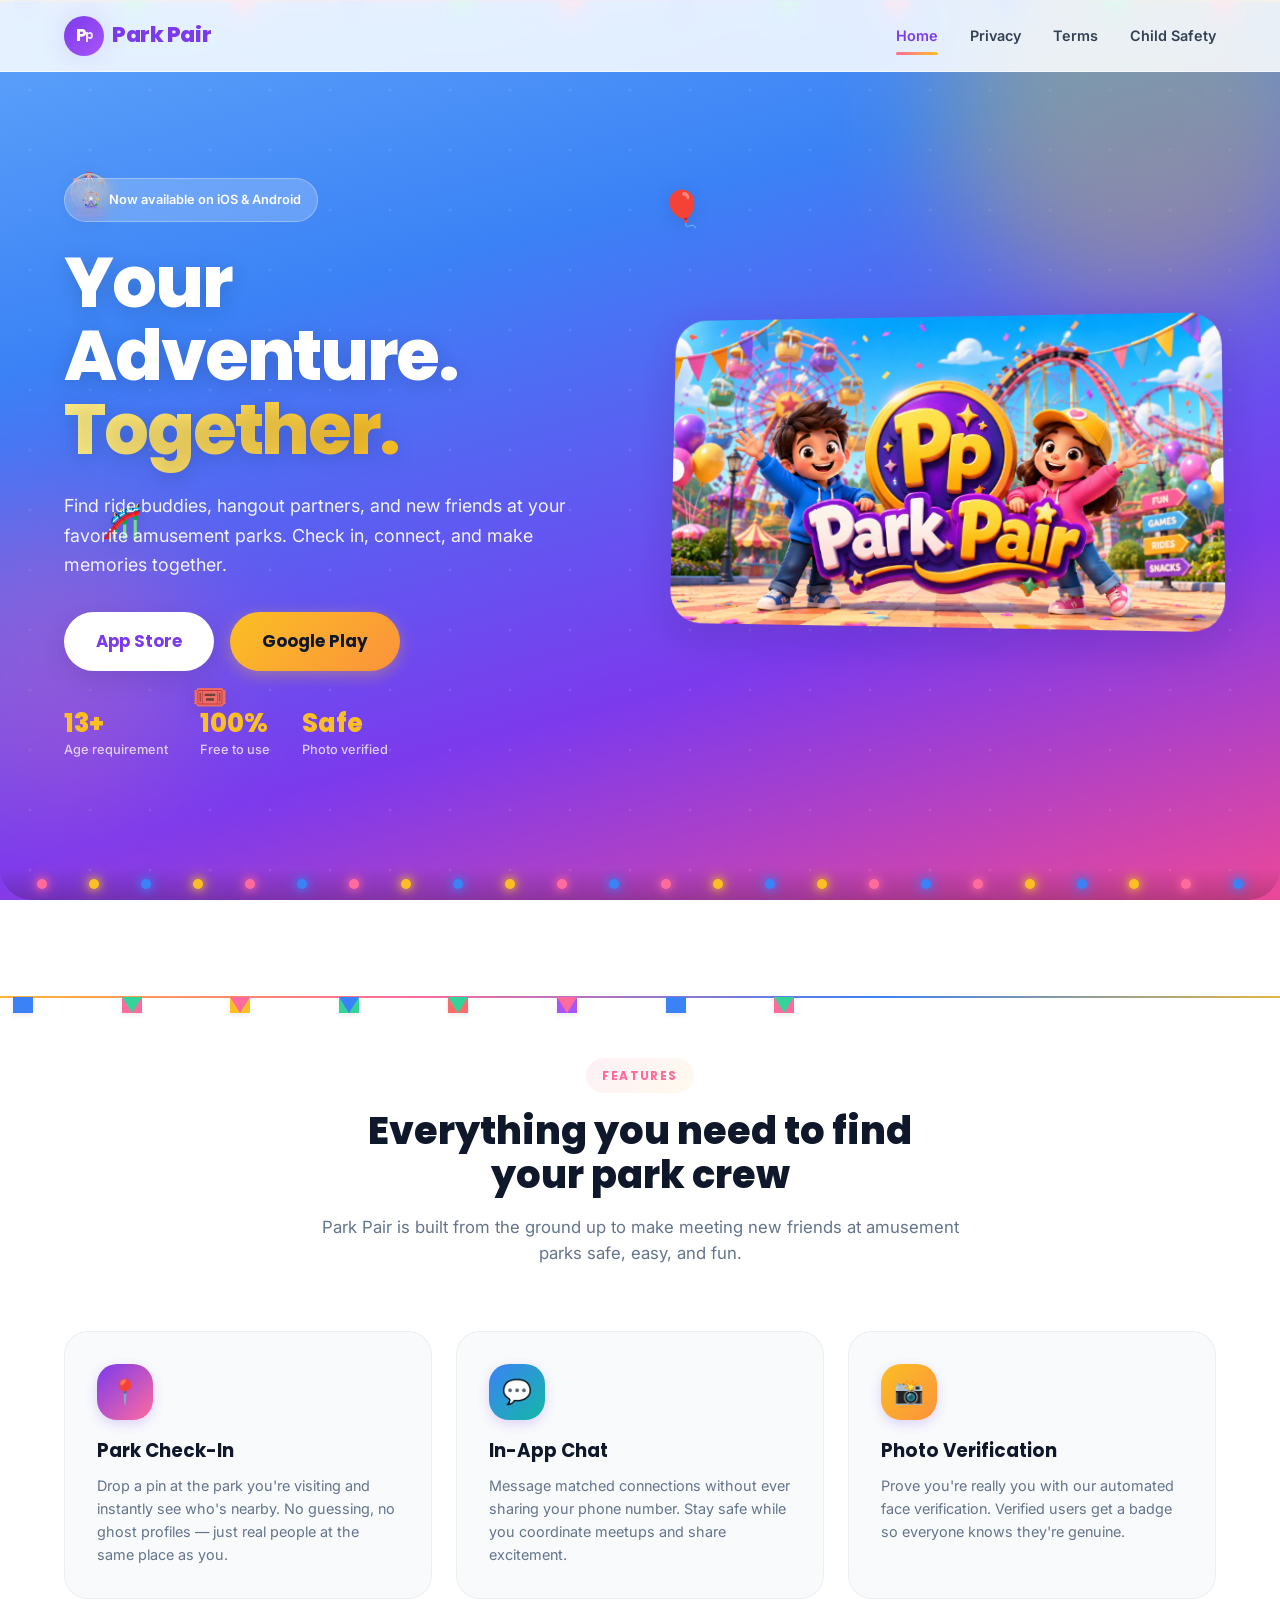
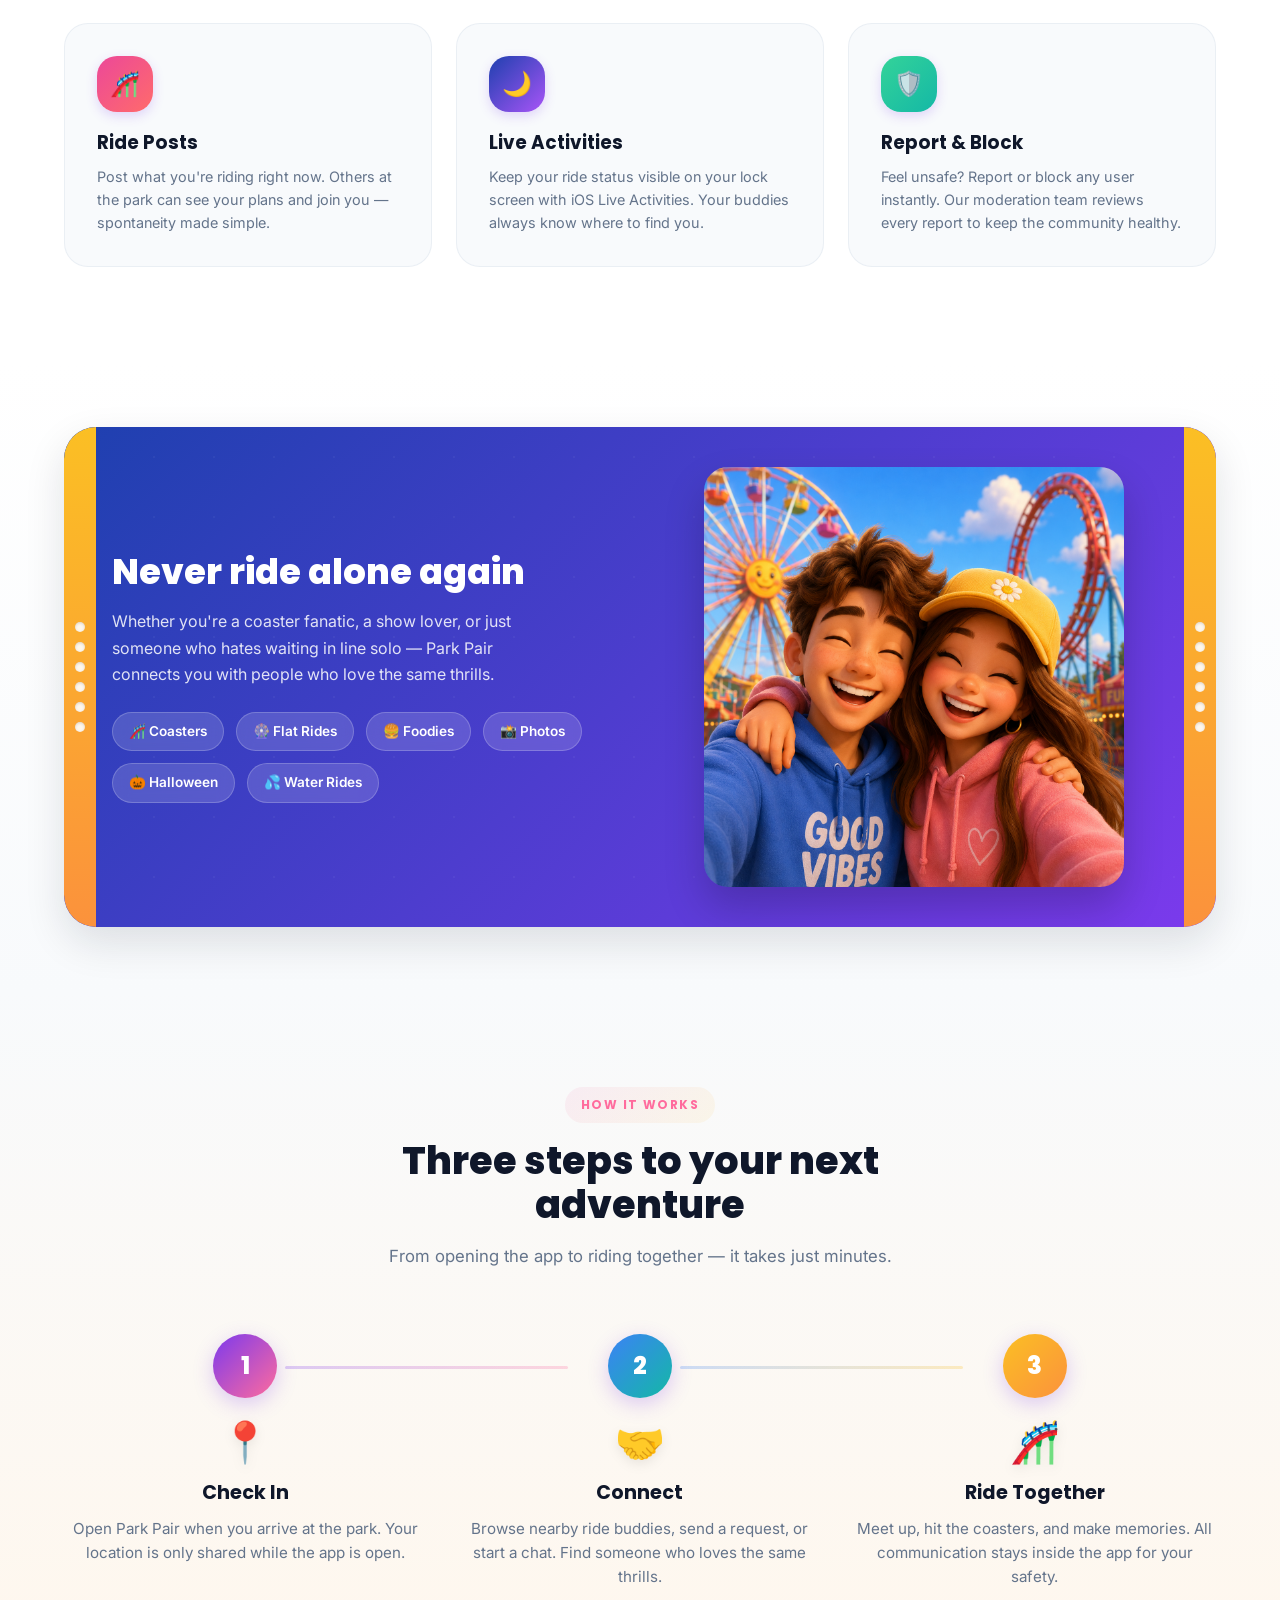
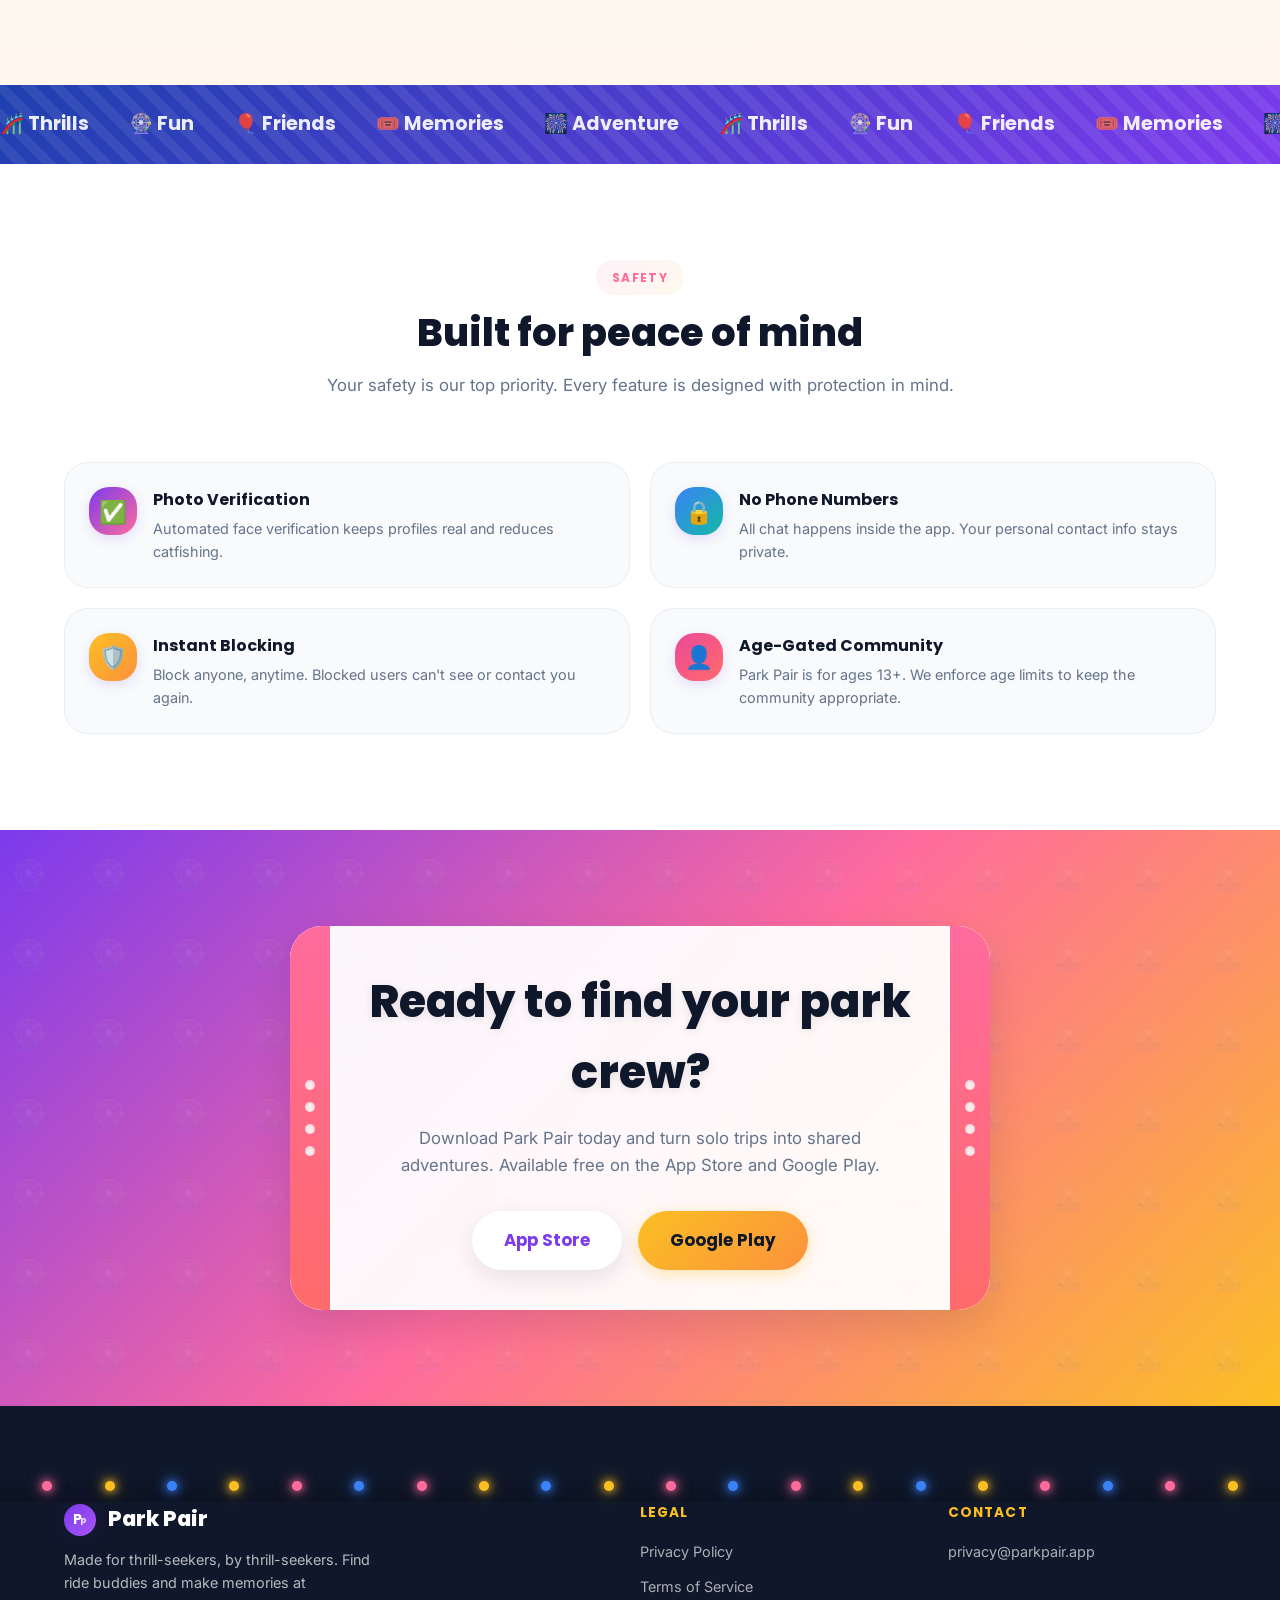
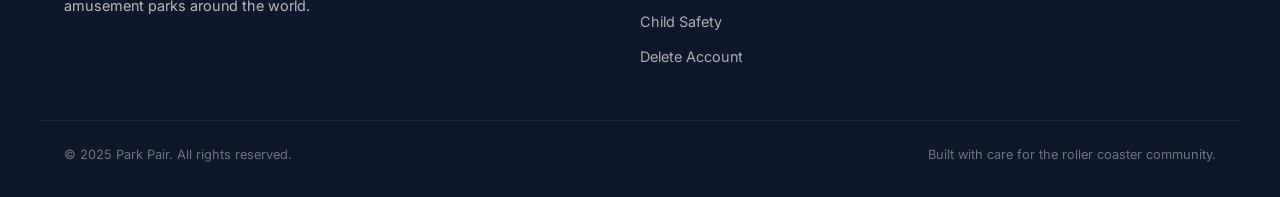
==== commit 9a6e89ed: "Add files via upload" ====
--- a/index.html
+++ b/index.html
@@ -39,6 +39,7 @@
         <a href="index.html" class="active">Home</a>
         <a href="privacy.html">Privacy</a>
         <a href="terms.html">Terms</a>
+        <a href="child-safety.html">Child Safety</a>
       </div>
       <button class="menu-toggle" id="menuToggle" aria-label="Open menu">
         <svg width="24" height="24" viewBox="0 0 24 24" fill="none" stroke="currentColor" stroke-width="2" stroke-linecap="round">
@@ -55,6 +56,7 @@
     <a href="index.html">Home</a>
     <a href="privacy.html">Privacy</a>
     <a href="terms.html">Terms</a>
+    <a href="child-safety.html">Child Safety</a>
   </div>
 
   <!-- Hero -->
@@ -348,6 +350,7 @@
           <h4>Legal</h4>
           <a href="privacy.html">Privacy Policy</a>
           <a href="terms.html">Terms of Service</a>
+          <a href="child-safety.html">Child Safety</a>
           <a href="delete-account.html">Delete Account</a>
         </div>
         <div class="footer-col">
